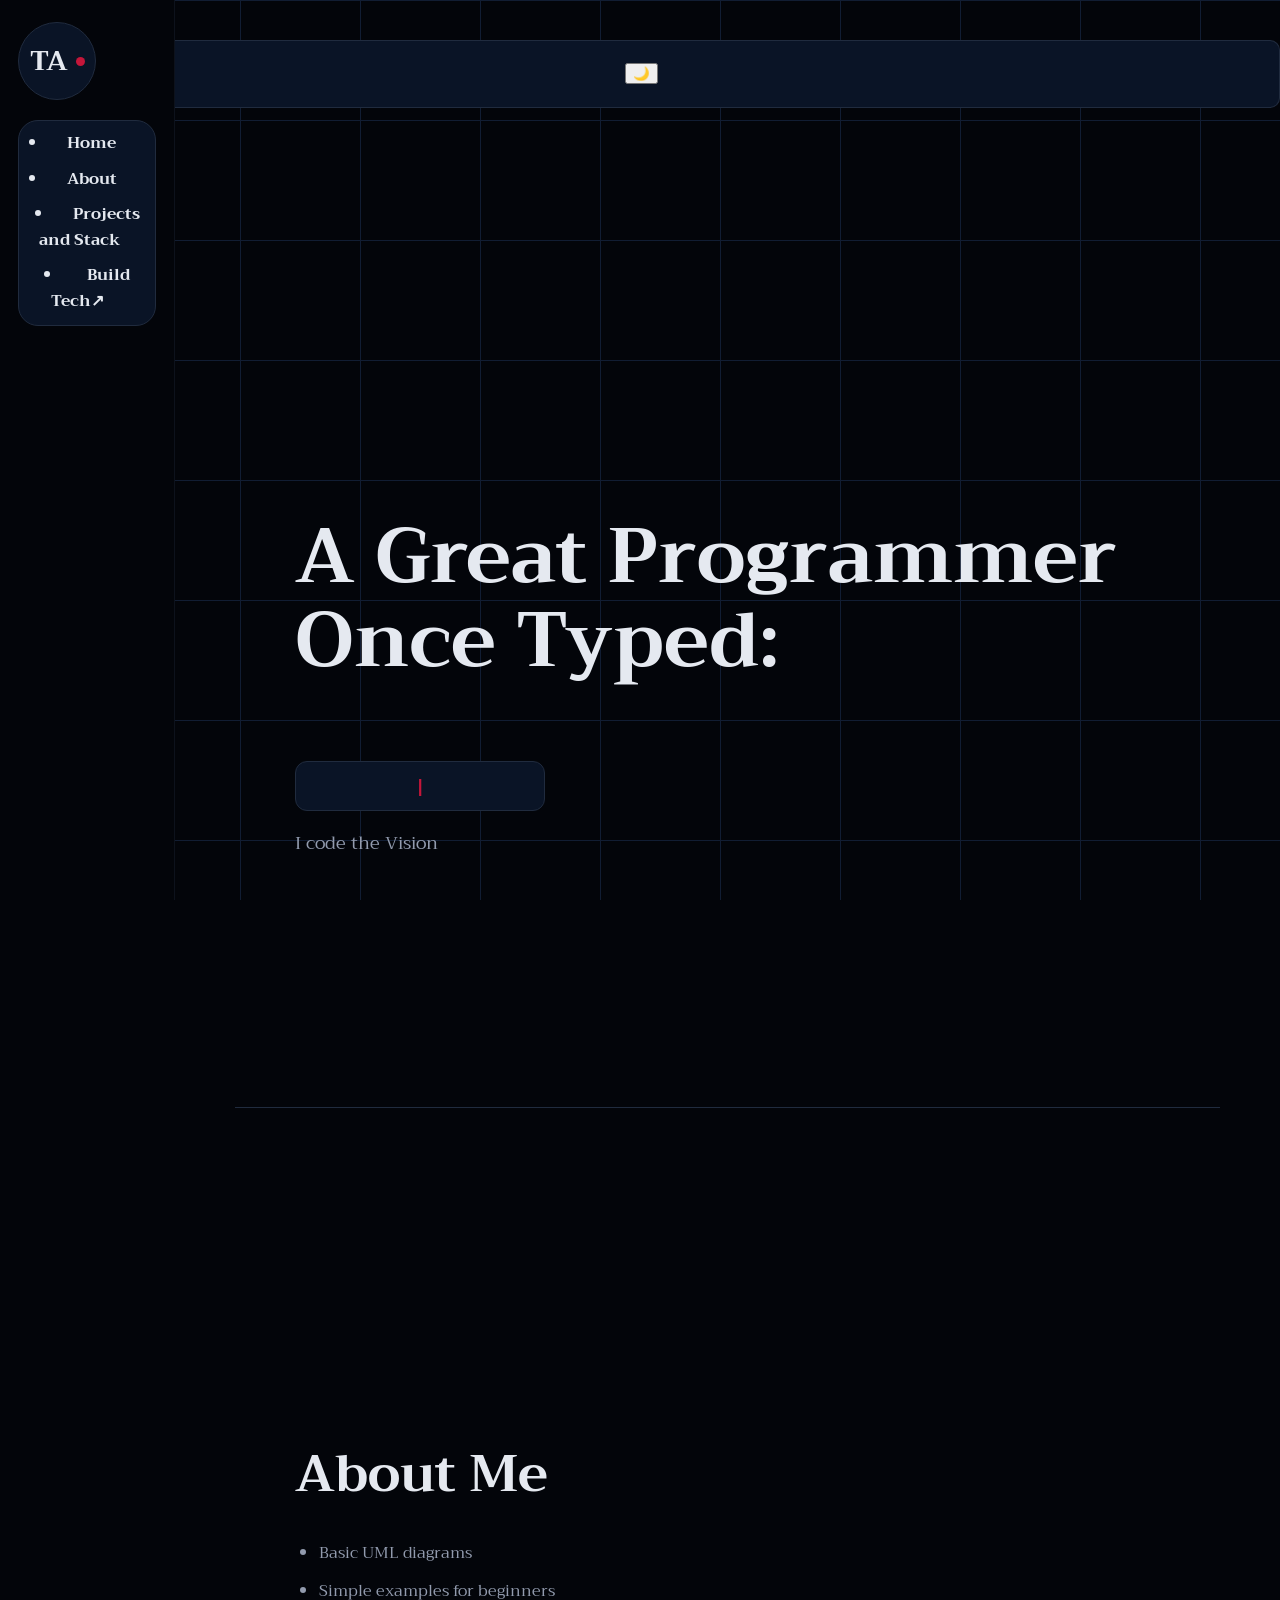
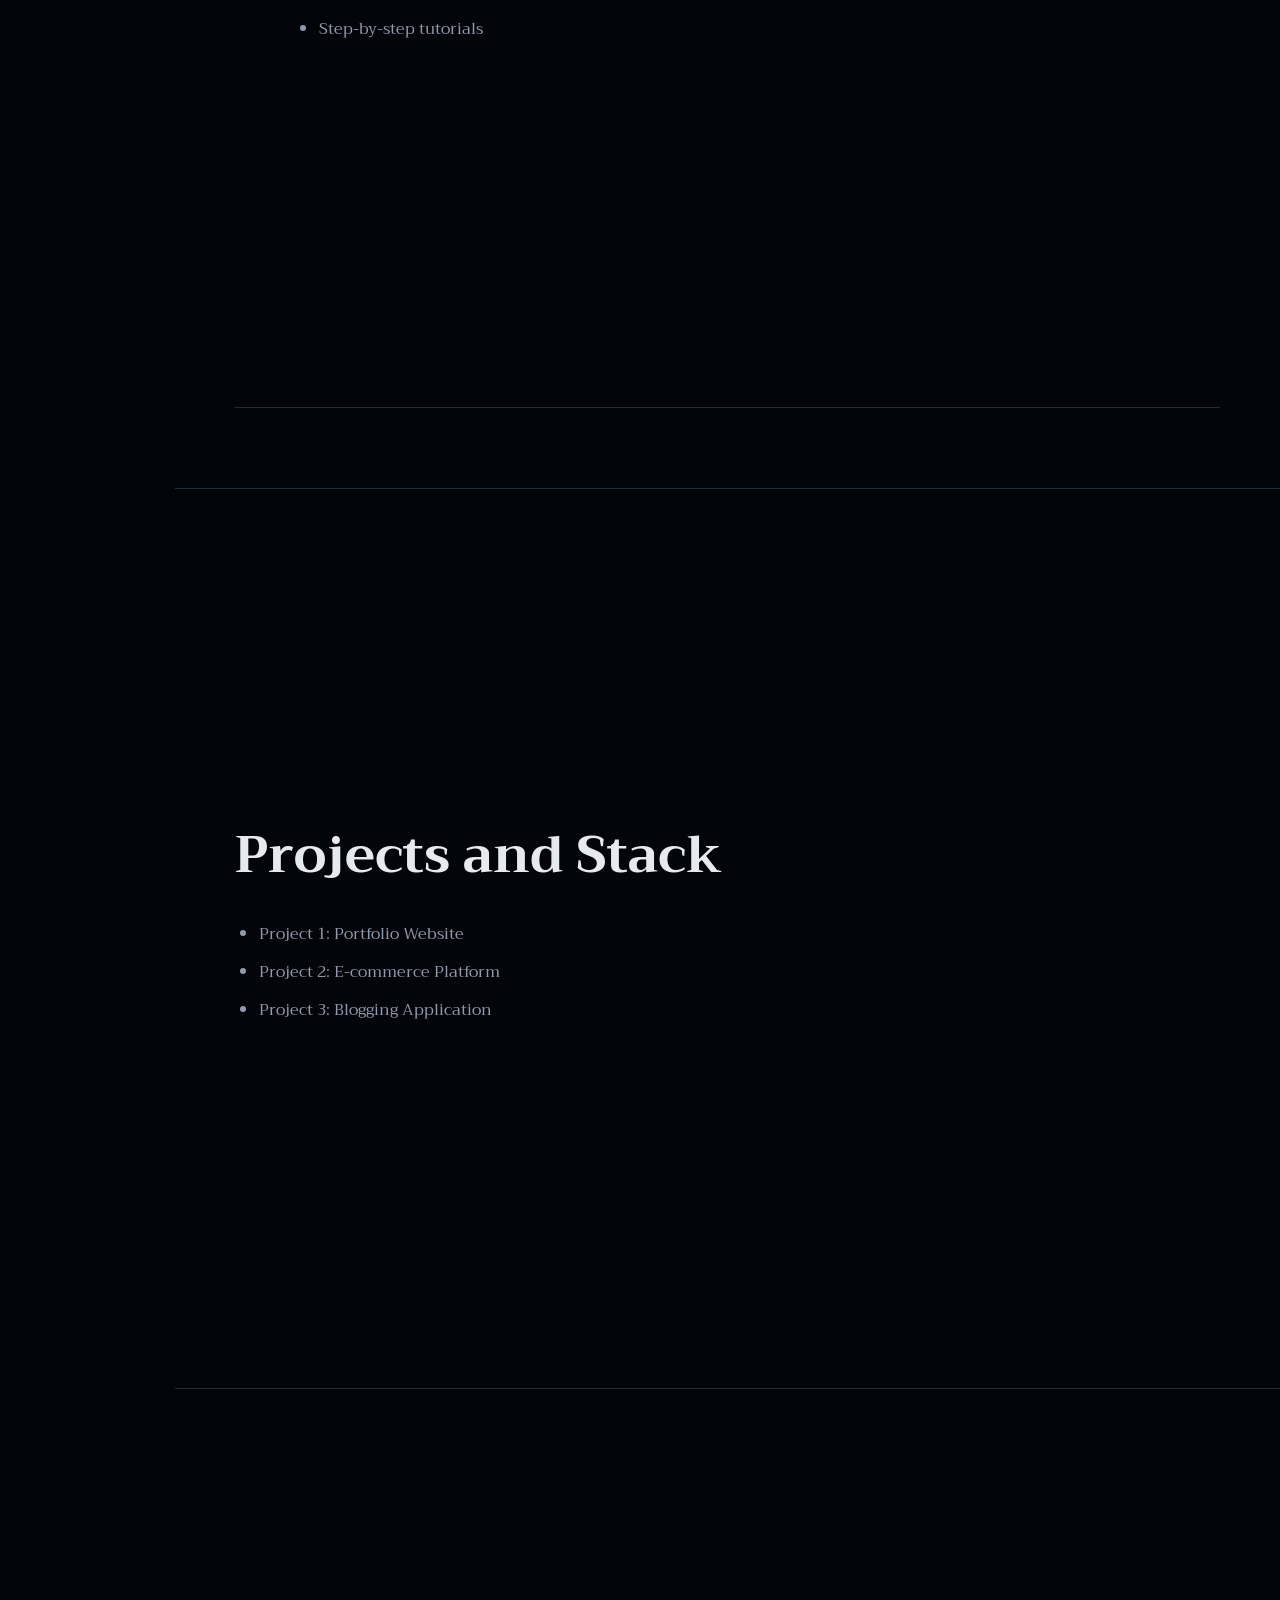
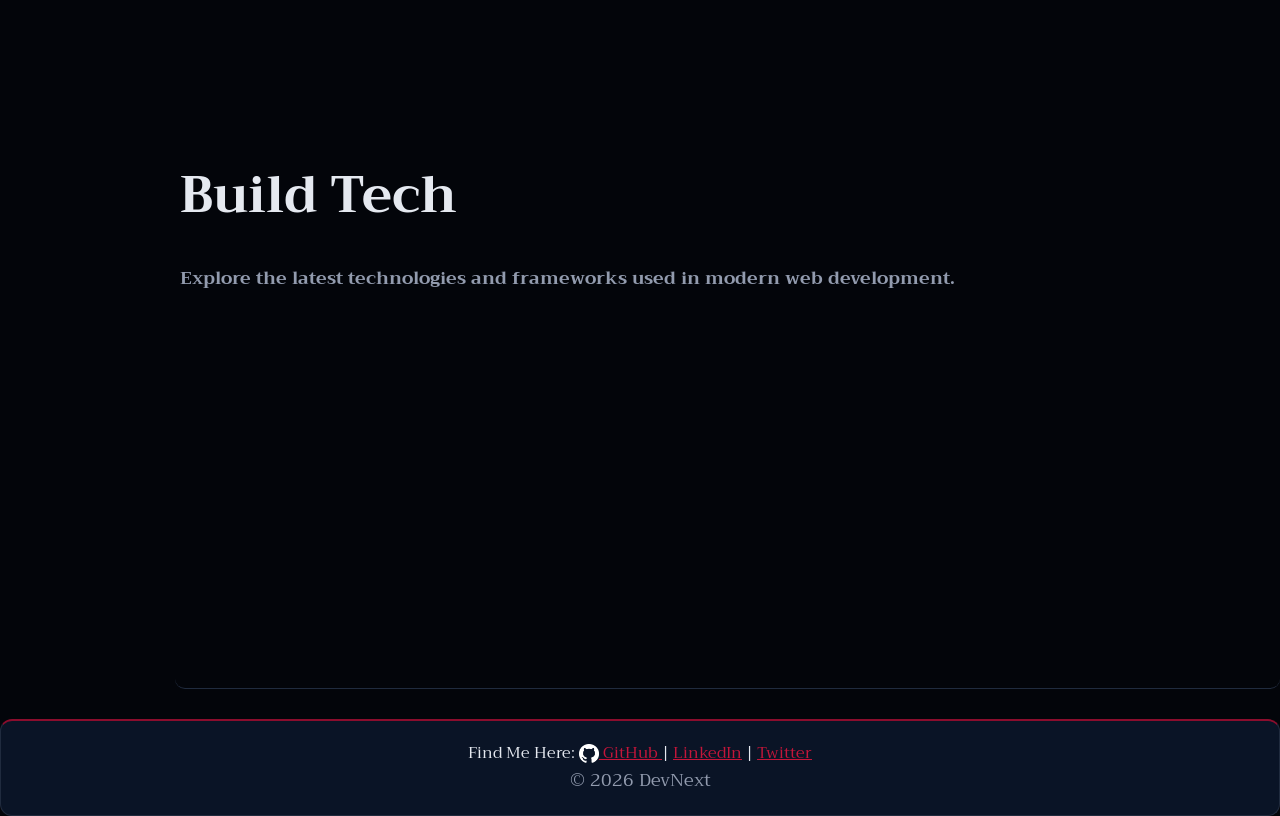
==== index.html @ d19e99b2 "width of icon" ====
<!DOCTYPE html>
<html lang="en">

<head>
  <meta charset="UTF-8">
  <title>A Portfolio</title>
  <link rel="stylesheet" href="css/style.css">
  <link rel="stylesheet" href="https://fonts.googleapis.com/css?family=Trirong">

</head>

<!-- body start here -->

<body class="home" style="font-family: 'Trirong', serif;">

  <!-- Header with responsive navigation -->
  <header>
    <aside class="sidebar">
      <a href="#home" class="logo">TA <span></span></a>
      <nav class="navigation">
        <li><a href="index.html">Home</a></li>
        <li><a href="about.html">About</a></li>
        <li><a href="projects.html">Projects and Stack</a></li>
        <li><a class="build-tech" href="buildTech.html">Build Tech<span>↗</span></a></li>
      </nav>
    </aside>

    <aside class="dark-mode-toggle">
      <button id="dark-mode-toggle" aria-label="Toggle dark mode">🌙</button>
    </aside>

  </header>

  <!-- Main content -->
  <!-- strcture: div => section -->
  <main>
    <div class="container">
      <section>
        <!-- Main content area -->
        <div class="main-content">
          <section class="intro">
            <h1>A Great Programmer Once Typed:</h1>

            <div class="visual-box">
              <p id="typing-text"></p>
            </div>

            <p> I code the Vision </p>
          </section>
        </div>

        <section class="about">
          <h2>About Me</h2>
          <ul>
            <li>Basic UML diagrams</li>
            <li>Simple examples for beginners</li>
            <li>Step-by-step tutorials</li>
          </ul>
        </section>
    </div>

    <div class="container">
      <section class="projects">
        <h2>Projects and Stack</h2>
        <ul>
          <li>Project 1: Portfolio Website</li>
          <li>Project 2: E-commerce Platform</li>
          <li>Project 3: Blogging Application</li>
        </ul>
      </section>
    </div>

    <div class="container">
      <section class="build-tech">
        <h2>Build Tech</h2>
        <p>Explore the latest technologies and frameworks used in modern web development.</p>
      </section>

  </main>

  <footer>
    <section class="footer-content">
      <p></p>
      Find Me Here: <a href="" target="_blank"><img src="icon/github-icon-white.png" alt="GitHub"
          style="width: 20px; vertical-align: middle;"> GitHub </a> | <a href="" target="_blank">LinkedIn</a> | <a
        href="" target="_blank">Twitter</a> </p>
      <p>&copy; 2026 DevNext</p>
    </section>
  </footer>

  <!-- Link to JavaScript file -->
  <script src="js/script.js"></script>
</body>

</html>
---- css/style.css ----
/* ========================
   Global Theme
   ======================== */

:root {
  --black: #03050A;
  --navy: #0A1426;
  --navy-light: #111D33;
  --crimson: #8B0D2D;
  --crimson-bright: #C4163A;
  --text-primary: #E5E9F0;
  --text-muted: #929BAE;
  --border: #202B3E;
}

/* Global transitions */
* {
  box-sizing: border-box;
}

html {
  scroll-behavior: smooth;
  scroll-padding-top: 20px;
}

body {
  font-family: Arial, sans-serif;
  background-color: var(--black);
  background-image:
    linear-gradient(to right, #111D33 1px, transparent 1px),
    linear-gradient(to bottom, #111D33 1px, transparent 1px);
  background-size: 120px 120px;
  background-position: 0 0;
  background-attachment: fixed;

  color: var(--text-primary);
  line-height: 1.6;
  margin: 0;
  padding: 0;
}

/* Smooth transitions on interactive elements */
a,
button,
.project,
.nav-link,
.logo {
  transition:
    color 0.2s ease,
    background-color 0.2s ease,
    border-color 0.2s ease,
    transform 0.2s ease,
    box-shadow 0.2s ease;
}

/* ========================
   Header
   ======================== */

header {
  color: var(--text-primary);
  padding: 20px 0;
  text-align: center;
}

header h1 {
  margin: 0;
  font-size: 2.5em;
  color: var(--text-primary);
}

/* Legacy header navigation */
header nav {
  background-color: var(--navy);
  border: 1px solid var(--border);
  border-radius: 20px;
  padding: 10px;
}

header nav a {
  color: var(--text-primary);
  text-decoration: none;
  margin: 0 15px;
  font-weight: bold;
  position: relative;
}

header nav a:hover {
  color: var(--crimson-bright);
}

/* Navigation underline animation */
header nav a::after {
  content: "";
  position: absolute;
  left: 0;
  bottom: -5px;
  width: 0;
  height: 2px;
  background-color: var(--crimson-bright);
  transition: width 0.3s ease;
}

header nav a:hover::after {
  width: 100%;
}

/* ========================
   Fixed Sidebar
   ======================== */

.sidebar {
  position: fixed;
  top: 0;
  left: 0;
  width: 175px;
  height: 100vh;
  padding: 22px 18px;
  box-sizing: border-box;
  z-index: 1000;
  background-color: var(--black);
  border-right: 1px solid rgba(32, 43, 62, 0.35);
}

/* Circular logo */
.logo {
  width: 78px;
  height: 78px;
  border: 1px solid var(--border);
  border-radius: 50%;
  display: flex;
  align-items: center;
  justify-content: center;
  gap: 8px;
  background-color: var(--navy);
  color: var(--text-primary);
  font-size: 28px;
  font-weight: bold;
  text-decoration: none;
  margin-bottom: 20px;
}

.logo:hover {
  border-color: var(--crimson);
  box-shadow: 0 0 20px rgba(139, 13, 45, 0.2);
}

.logo span {
  width: 9px;
  height: 9px;
  background-color: var(--crimson-bright);
  border-radius: 50%;
  flex-shrink: 0;
}

/* Vertical navigation */
.navigation {
  display: flex;
  flex-direction: column;
  align-items: flex-start;
  gap: 10px;
}

.nav-link {
  display: inline-block;
  width: fit-content;
  max-width: 100%;
  padding: 16px;
  border: 1px solid var(--border);
  border-radius: 30px;
  background-color: var(--navy);
  color: var(--text-muted);
  font-family: monospace;
  font-size: 13px;
  text-decoration: none;
  white-space: nowrap;
}

.nav-link:hover {
  background-color: var(--navy-light);
  border-color: var(--crimson);
  color: var(--text-primary);
  transform: translateX(3px);
}

/* Active navigation item */
.nav-link.active {
  background-color: var(--crimson);
  border-color: var(--crimson-bright);
  color: #FFFFFF;
  font-weight: bold;
}

.nav-link.active:hover {
  background-color: var(--crimson-bright);
}

/* ========================
   Optional Legacy Navigation
   ======================== */

.nav-menu {
  position: relative;
  background-color: var(--navy);
  border: 1px solid var(--border);
  border-radius: 20px;
  padding: 10px;
  text-align: center;
}

.nav-toggle {
  background: none;
  border: none;
  font-size: 28px;
  color: var(--text-primary);
  cursor: pointer;
  display: none;
}

.nav-links {
  list-style: none;
  padding: 0;
  margin: 0;
  display: flex;
  justify-content: center;
  gap: 20px;
}

.nav-links li a {
  color: var(--text-primary);
  text-decoration: none;
  font-weight: bold;
  position: relative;
  padding: 5px 0;
}

.nav-links li a:hover {
  color: var(--crimson-bright);
}

.build-tech {
  border-radius: 10px;
  color: var(--text-primary);
  font-weight: bold;
  position: relative;
  padding: 5px !important;
  background-color: transparent;
}

.build-tech:hover {
  background-color: var(--crimson);
  color: #FFFFFF !important;
}

/* ========================
   Main Scrollytelling Layout
   ======================== */

main {
  margin-left: 175px;
  padding: 0;
  max-width: none;
  display: block;
}

main h1 {
  color: var(--text-primary);
  font-size: clamp(2.5rem, 6vw, 5rem);
  line-height: 1.1;
}

main section {
  min-height: 100vh;
  margin: 0;
  padding: 80px 60px;
  border-radius: 0;
  border-bottom: 1px solid var(--border);
  background-color: transparent;

  display: flex;
  flex-direction: column;
  justify-content: center;
}

/* Avoid card-like movement on full-page chapters */
section:hover {
  transform: none;
  box-shadow: none;
}

section h2 {
  color: var(--text-primary);
  font-size: clamp(2rem, 4vw, 3.5rem);
  line-height: 1.2;
  margin-top: 0;
  margin-bottom: 20px;
}

section h3 {
  color: var(--text-primary);
  margin-top: 0;
}

/* Inner content wrapper, if used in HTML */
.chapter-content {
  width: 100%;
  max-width: 900px;
}

/* Small chapter label */
.eyebrow {
  color: var(--crimson-bright);
  font-family: monospace;
  font-size: 12px;
  font-weight: bold;
  letter-spacing: 3px;
  text-transform: uppercase;
}

/* ========================
   Paragraphs and Links
   ======================== */

p {
  color: var(--text-muted);
  font-size: 18px;
}

a {
  color: var(--crimson-bright);
}

a:hover {
  color: #F04464;
}

/* ========================
   Projects and Cards
   ======================== */

.project {
  background-color: var(--navy);
  border: 1px solid var(--border);
  border-radius: 12px;
  padding: 24px;
  margin: 16px 0;
}

.project:hover {
  background-color: var(--navy-light);
  border-color: var(--crimson);
  box-shadow: 0 8px 24px rgba(0, 0, 0, 0.25);
  transform: translateY(-3px);
}

.project h3 {
  color: var(--text-primary);
}

.project p {
  font-size: 16px;
}

/* Lists */
section ul {
  color: var(--text-muted);
  padding-left: 24px;
}

section li {
  margin-bottom: 12px;
}

/* ========================
   Aside
   ======================== */

aside:not(.sidebar) {
  background-color: var(--navy);
  border: 1px solid var(--border);
  border-left: 4px solid var(--crimson);
  border-radius: 10px;
  padding: 20px;
  margin-top: 20px;
}

aside h3 {
  margin-top: 0;
  font-size: 1.1em;
  color: var(--text-primary);
}

/* ========================
   Separator
   ======================== */

hr {
  border: none;
  border-top: 1px solid var(--border);
  margin: 30px 0;
}

/* ========================
   Features
   ======================== */

.feature ul {
  list-style-type: square;
  padding-left: 20px;
}

.feature li::marker {
  color: var(--crimson-bright);
}

/* ========================
   Typing Animation
   ======================== */

.visual-box {
  width: 250px;
  min-height: 50px;
  background-color: var(--navy);
  border: 1px solid var(--border);
  border-radius: 12px;
  padding: 10px;
  display: flex;
  justify-content: center;
  align-items: center;
}

#typing-text {
  color: var(--text-primary);
  font-size: 18px;
  font-weight: bold;
  margin: 0;
}

#typing-text::after {
  content: "|";
  color: var(--crimson-bright);
  animation: blink 0.7s infinite;
}

@keyframes blink {
  50% {
    opacity: 0;
  }
}

/* ========================
   Footer
   ======================== */

footer {
  background-color: var(--navy);
  color: var(--text-primary);
  text-align: center;
  border: 1px solid var(--border);
  border-top: 2px solid var(--crimson);
  border-radius: 12px;
  padding: 20px;
  margin-top: 30px;
}

footer p {
  margin: 0;
}

/* ========================
   Responsive Layout
   ======================== */

@media (max-width: 900px) {
  main section {
    padding: 60px 35px;
  }
}

@media (max-width: 600px) {
  .sidebar {
    width: 100%;
    height: auto;
    padding: 10px 12px;
    background-color: var(--black);
    border-right: none;
    border-bottom: 1px solid var(--border);
  }

  .logo {
    width: 46px;
    height: 46px;
    font-size: 18px;
    gap: 5px;
    margin-bottom: 10px;
  }

  .logo span {
    width: 7px;
    height: 7px;
  }

  .navigation {
    flex-direction: row;
    align-items: center;
    gap: 8px;
    overflow-x: auto;
    padding-bottom: 5px;
  }

  .nav-link {
    padding: 10px 13px;
    font-size: 12px;
  }

  main {
    margin-left: 0;
    padding-top: 125px;
  }

  main section {
    min-height: 85vh;
    padding: 45px 24px;
  }

  main h1 {
    font-size: clamp(2.5rem, 10vw, 4rem);
  }

  section h2 {
    font-size: clamp(2rem, 8vw, 3rem);
  }

  p {
    font-size: 16px;
  }

  .visual-box {
    max-width: 100%;
  }

  /* Legacy mobile navigation */
  .nav-toggle {
    display: inline-block;
  }

  .nav-links {
    flex-direction: column;
    display: none;
  }

  .nav-links.show {
    display: flex;
  }
}

/* ========================
   Reduced Motion Accessibility
   ======================== */

@media (prefers-reduced-motion: reduce) {
  html {
    scroll-behavior: auto;
  }

  *,
  *::before,
  *::after {
    animation-duration: 0.01ms !important;
    animation-iteration-count: 1 !important;
    transition-duration: 0.01ms !important;
  }
}
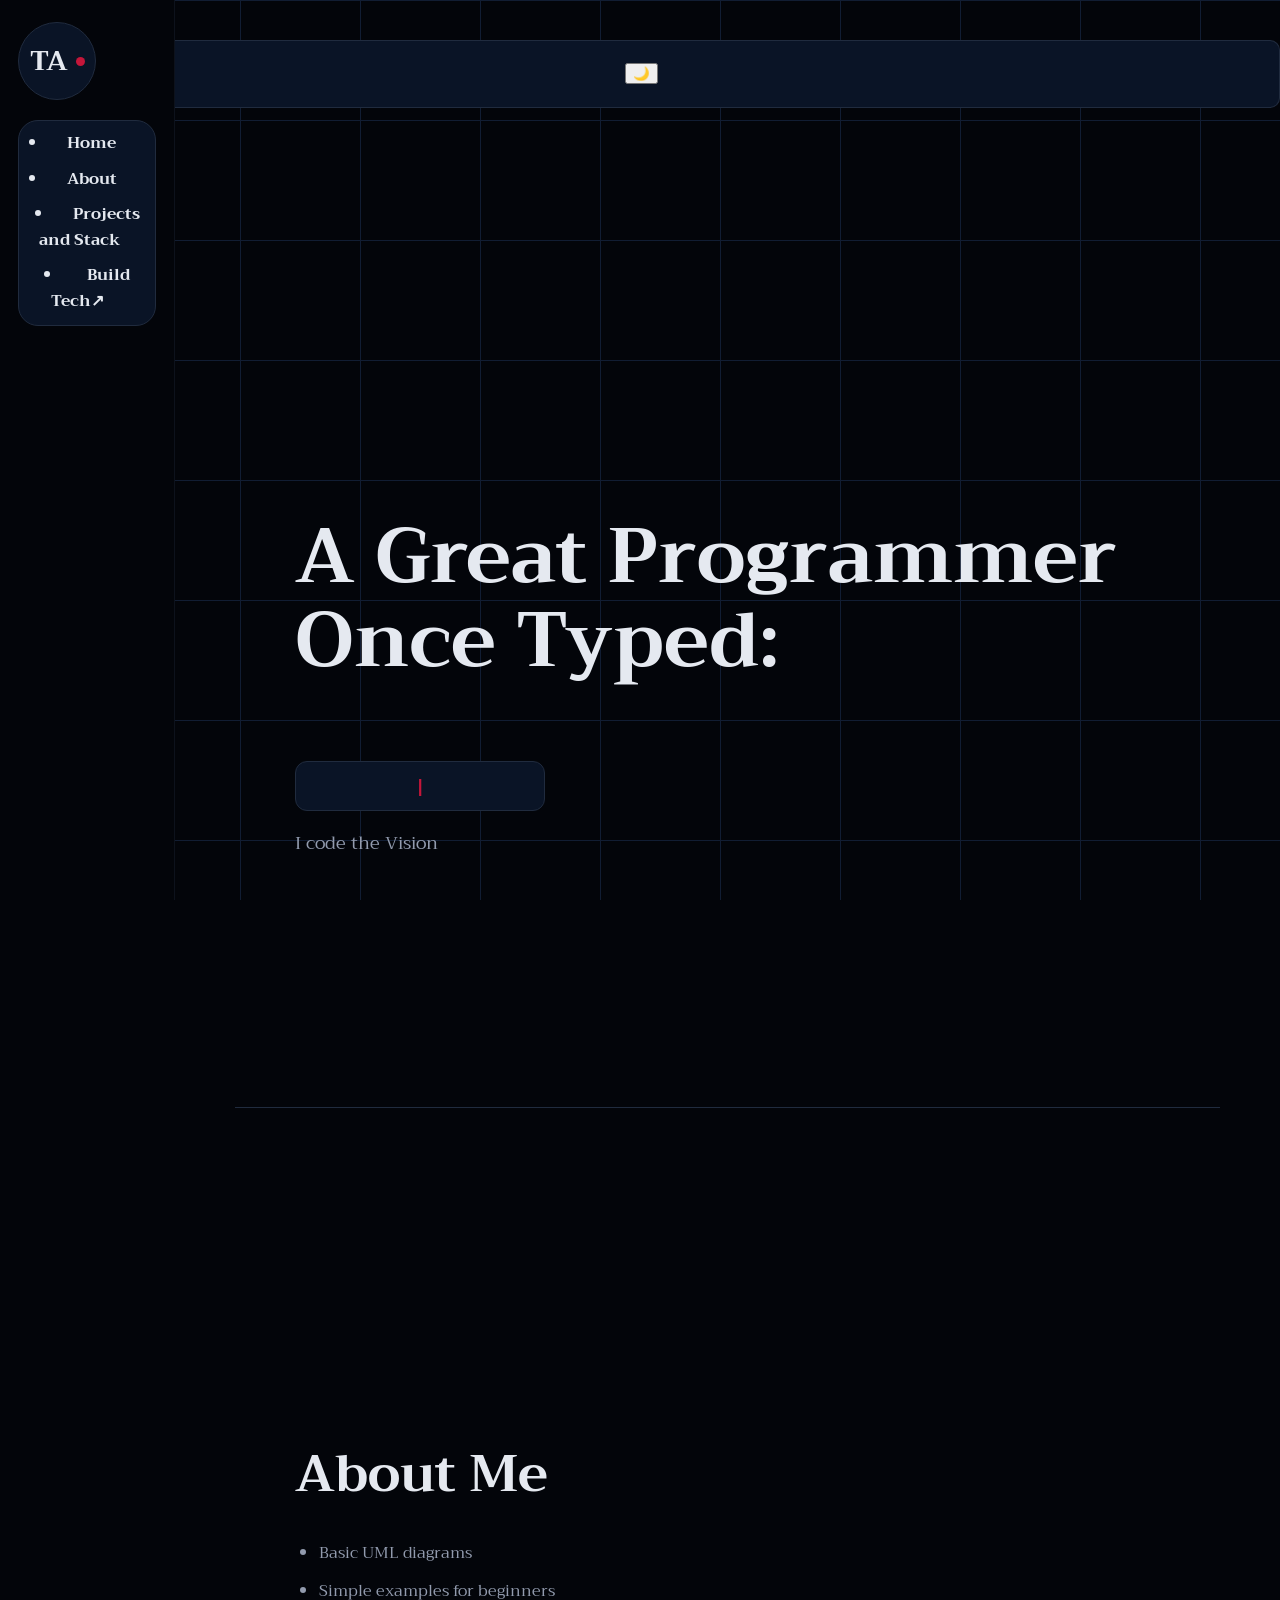
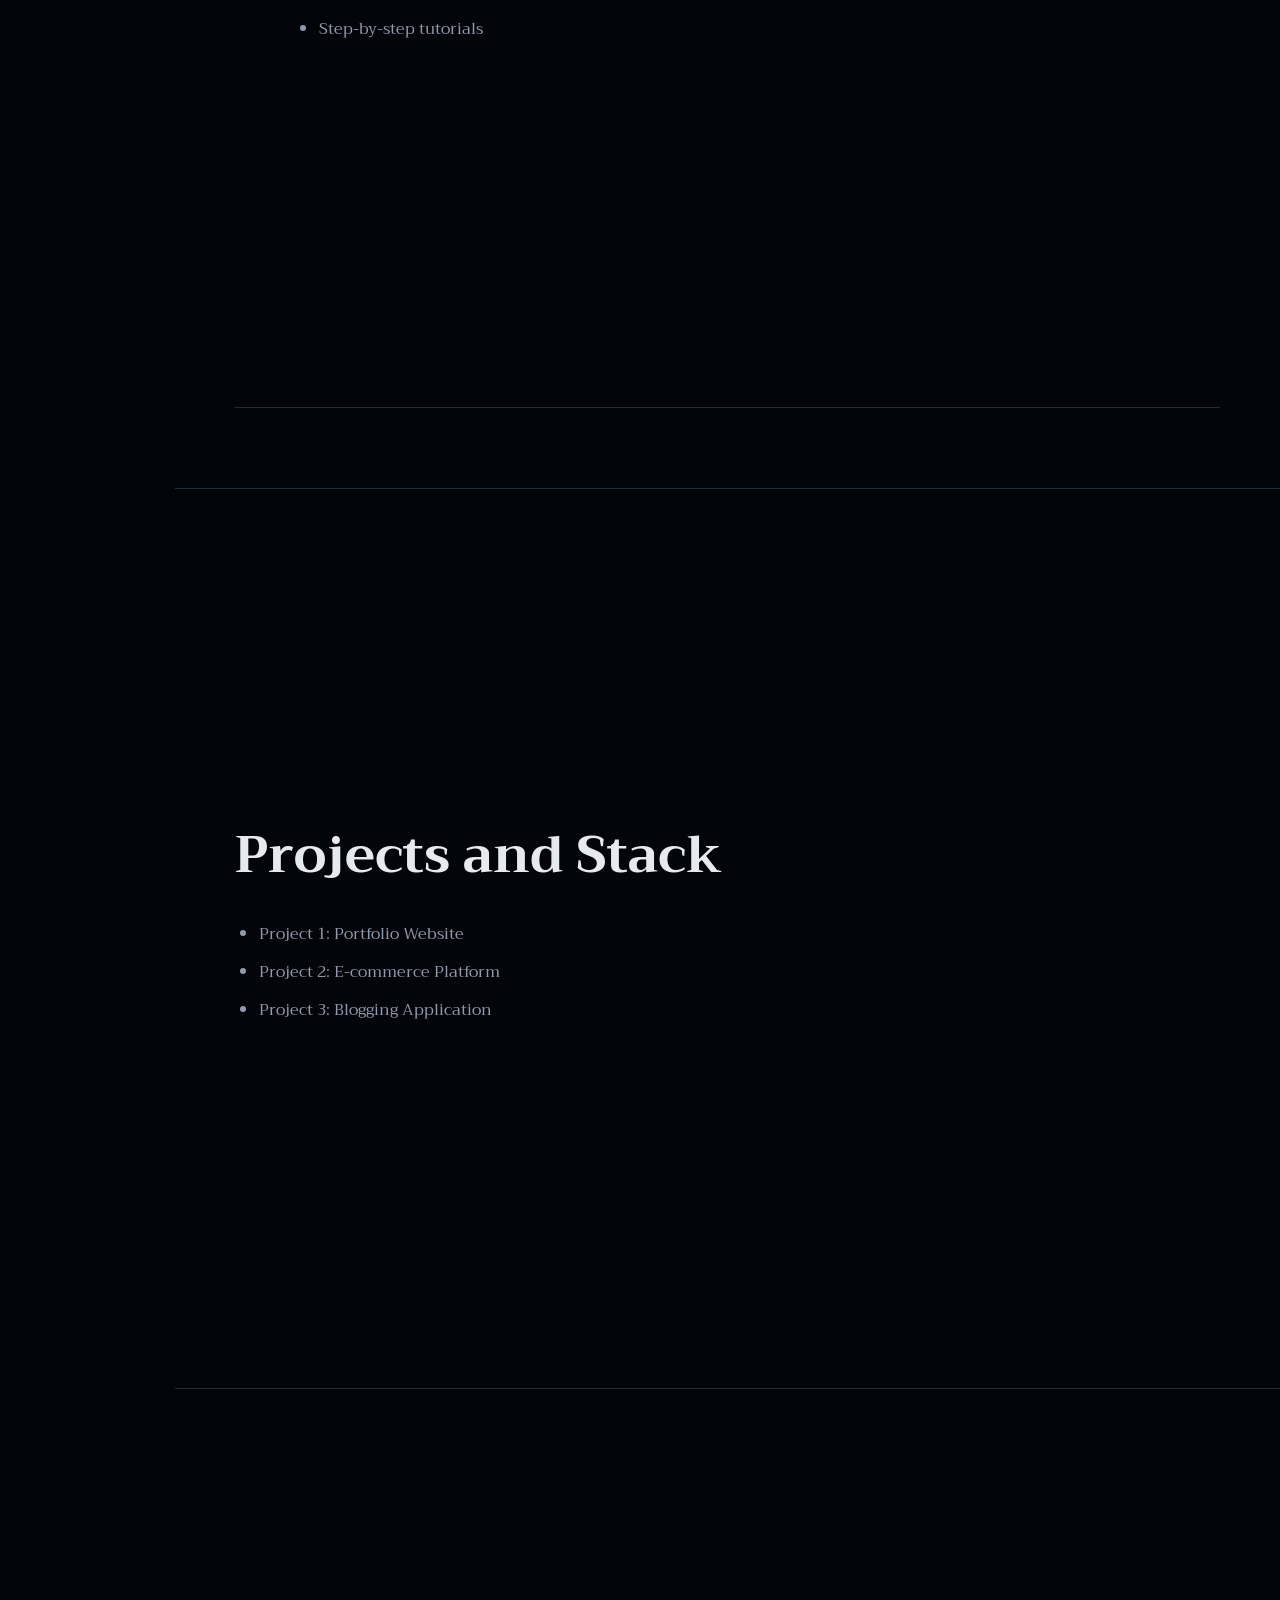
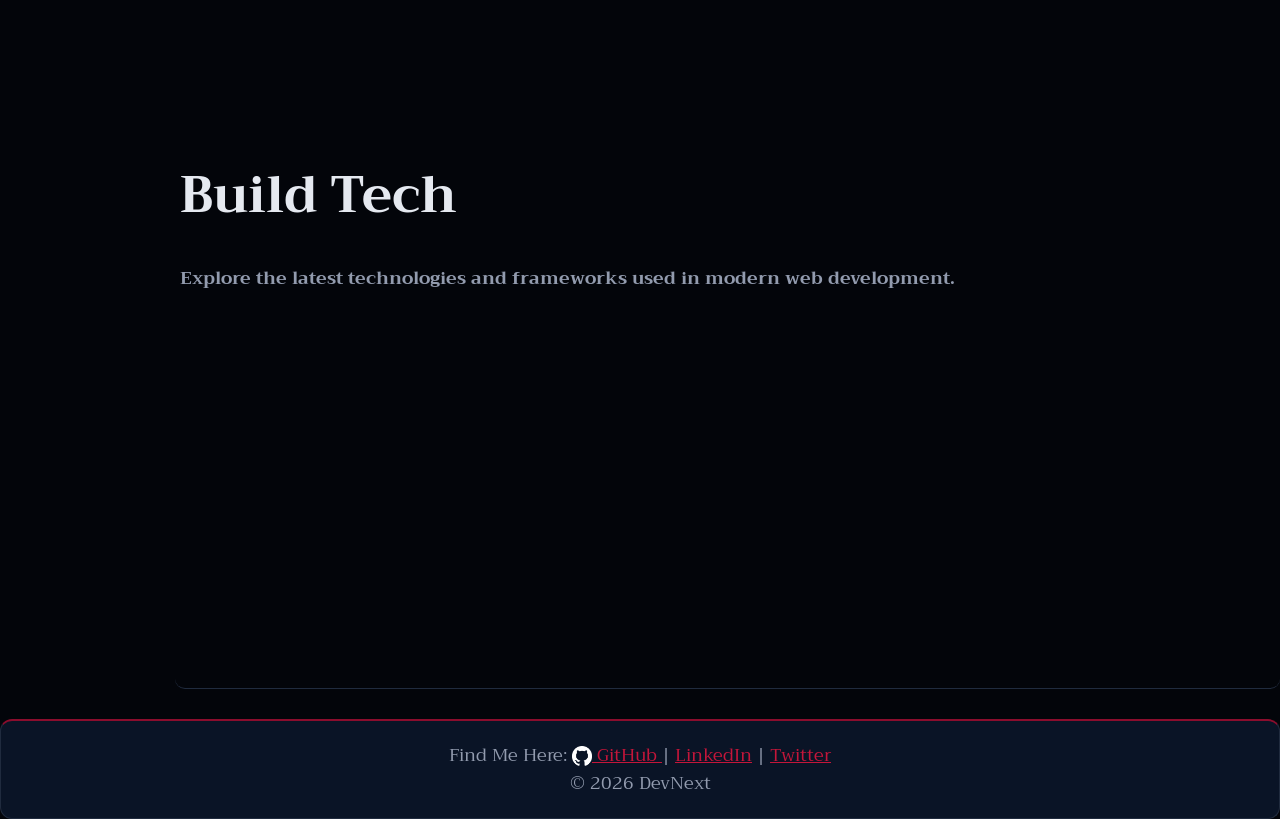
==== commit 915684c7: "footer" ====
--- a/index.html
+++ b/index.html
@@ -80,10 +80,9 @@
 
   <footer>
     <section class="footer-content">
-      <p></p>
-      Find Me Here: <a href="" target="_blank"><img src="icon/github-icon-white.png" alt="GitHub"
-          style="width: 20px; vertical-align: middle;"> GitHub </a> | <a href="" target="_blank">LinkedIn</a> | <a
-        href="" target="_blank">Twitter</a> </p>
+      <p>Find Me Here: <a href="" target="_blank"><img src="icon/github-icon-white.png" alt="GitHub"
+            style="width: 20px; vertical-align: middle;"> GitHub </a> | <a href="" target="_blank">LinkedIn</a> | <a
+          href="" target="_blank">Twitter</a> </p>
       <p>&copy; 2026 DevNext</p>
     </section>
   </footer>
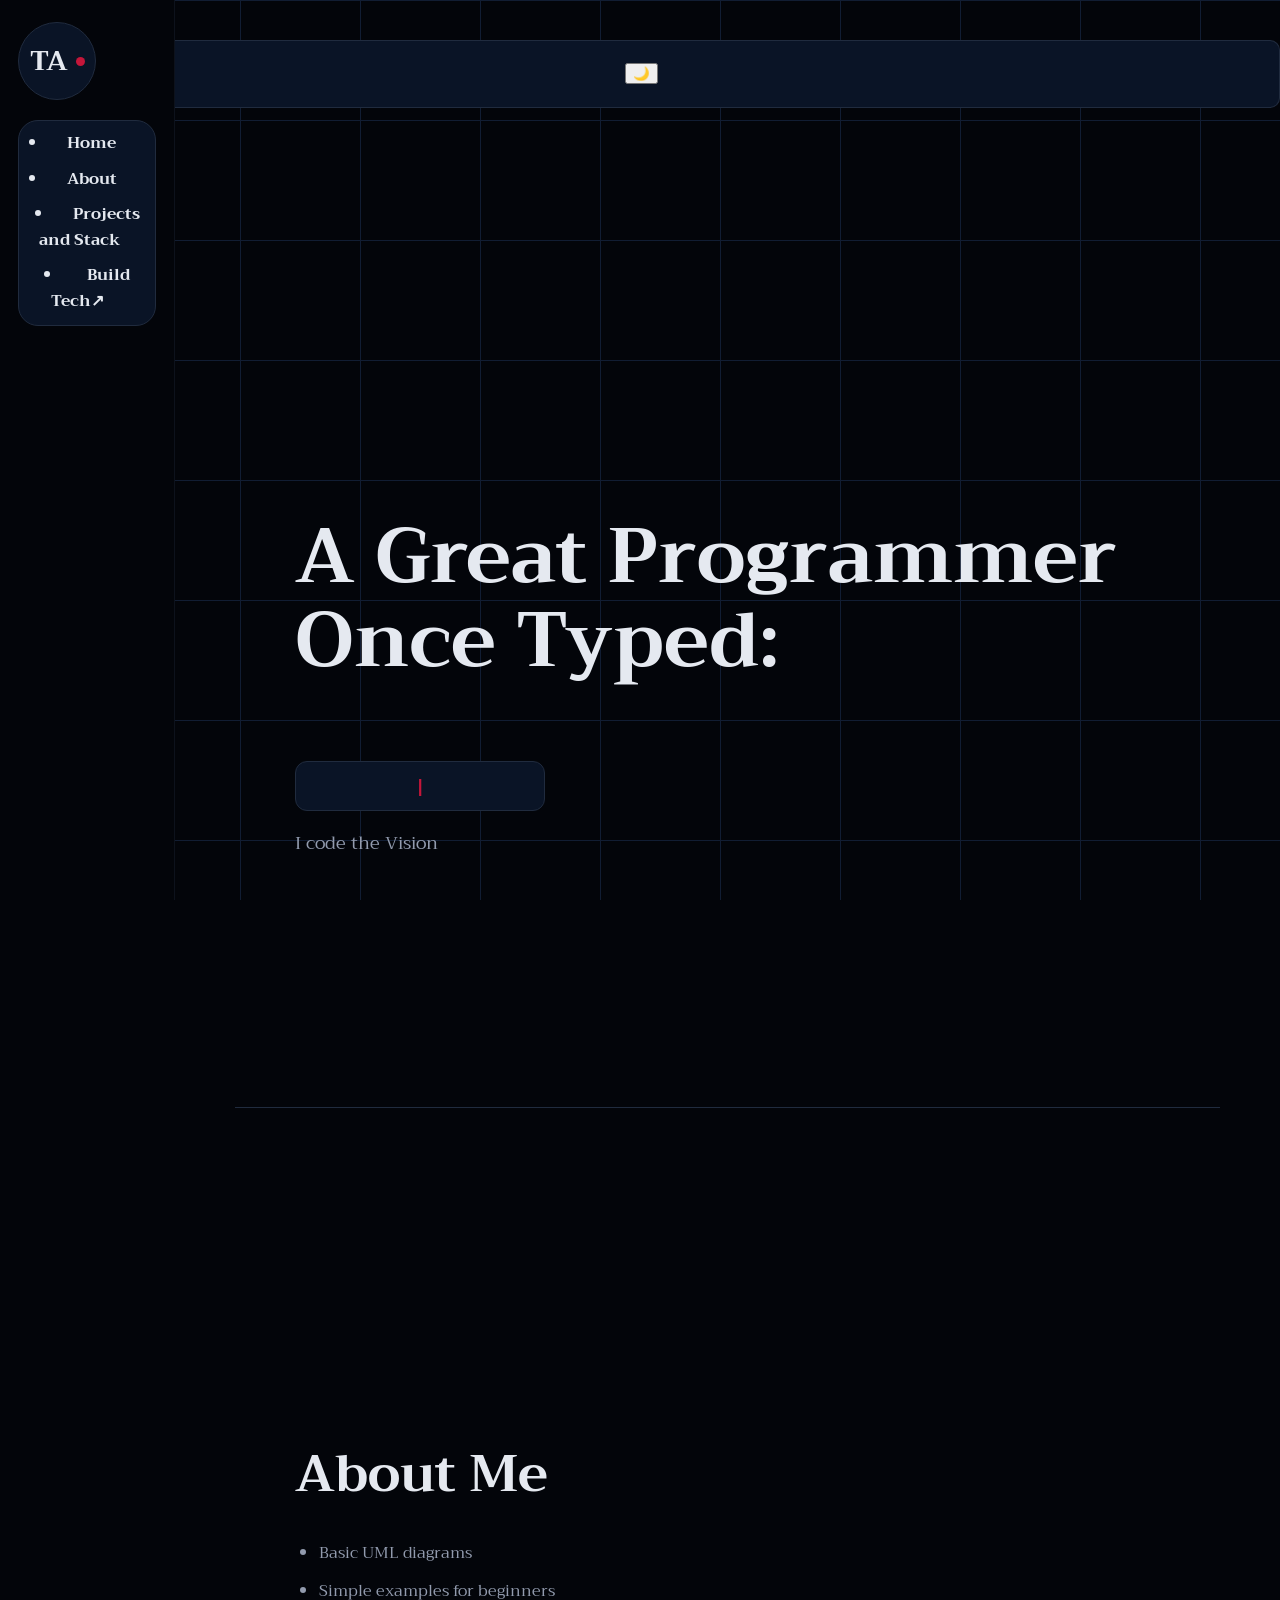
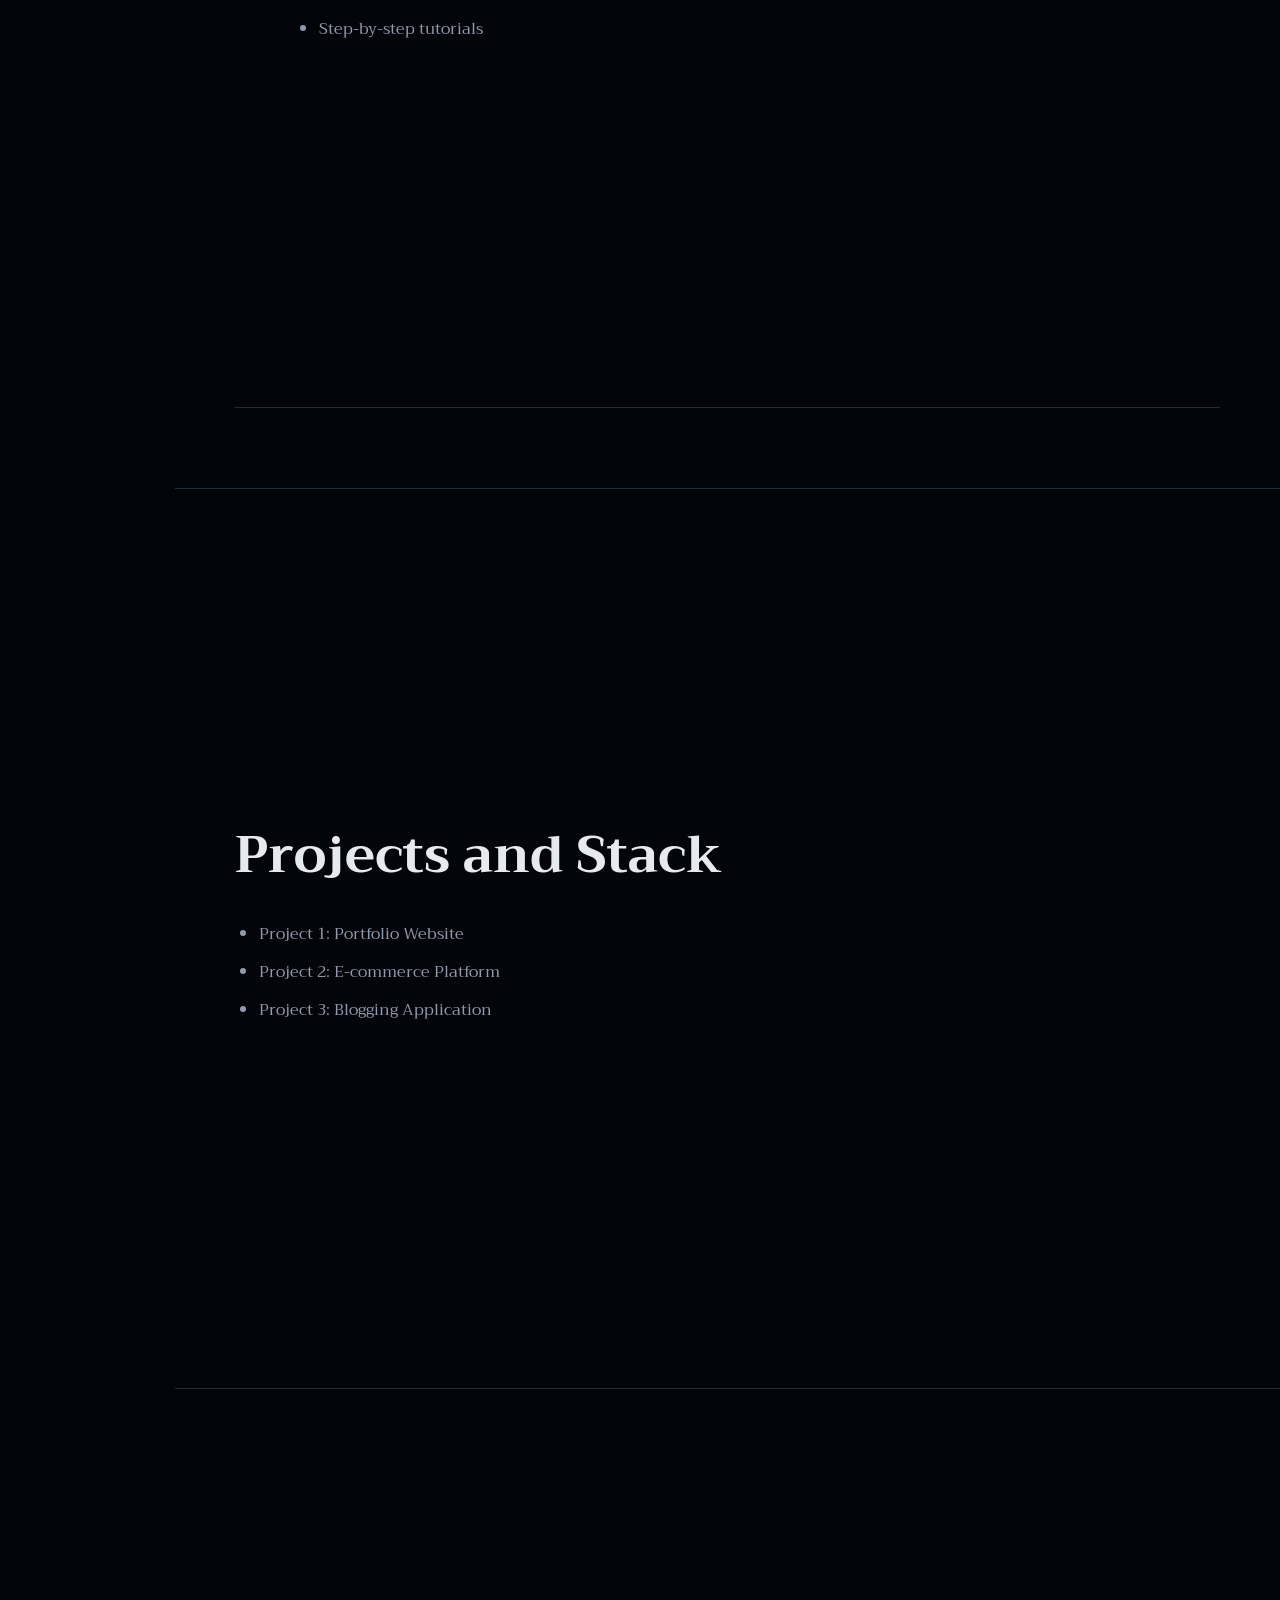
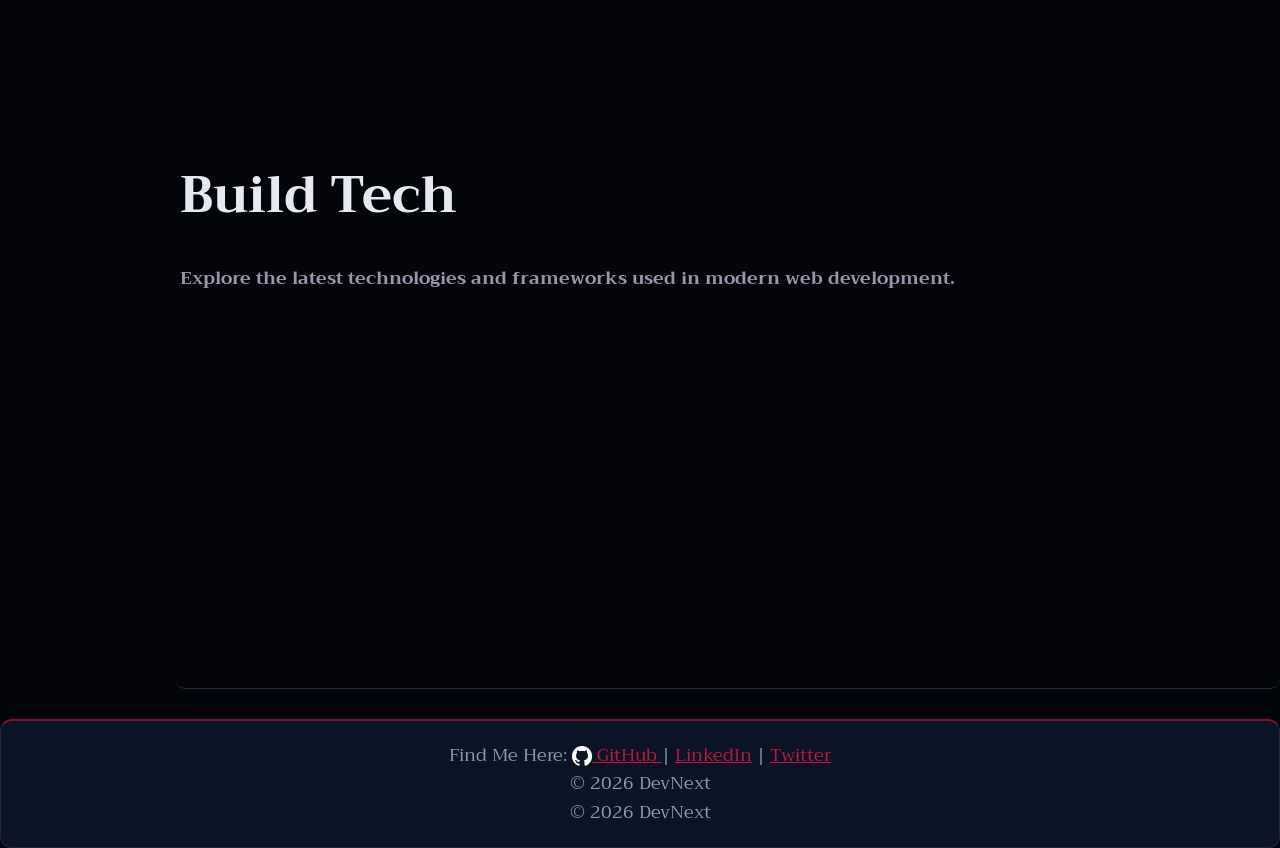
==== commit 6ce0b099: "footer" ====
--- a/index.html
+++ b/index.html
@@ -80,9 +80,14 @@
 
   <footer>
     <section class="footer-content">
-      <p>Find Me Here: <a href="" target="_blank"><img src="icon/github-icon-white.png" alt="GitHub"
-            style="width: 20px; vertical-align: middle;"> GitHub </a> | <a href="" target="_blank">LinkedIn</a> | <a
-          href="" target="_blank">Twitter</a> </p>
+      <div>
+        <p>Find Me Here: <a href="" target="_blank"><img src="icon/github-icon-white.png" alt="GitHub"
+              style="width: 20px; vertical-align: middle;"> GitHub </a> | <a href="" target="_blank">LinkedIn</a> | <a
+            href="" target="_blank">Twitter</a> </p>
+      </div>
+      <div>
+        <p>&copy; 2026 DevNext</p>
+      </div>
       <p>&copy; 2026 DevNext</p>
     </section>
   </footer>
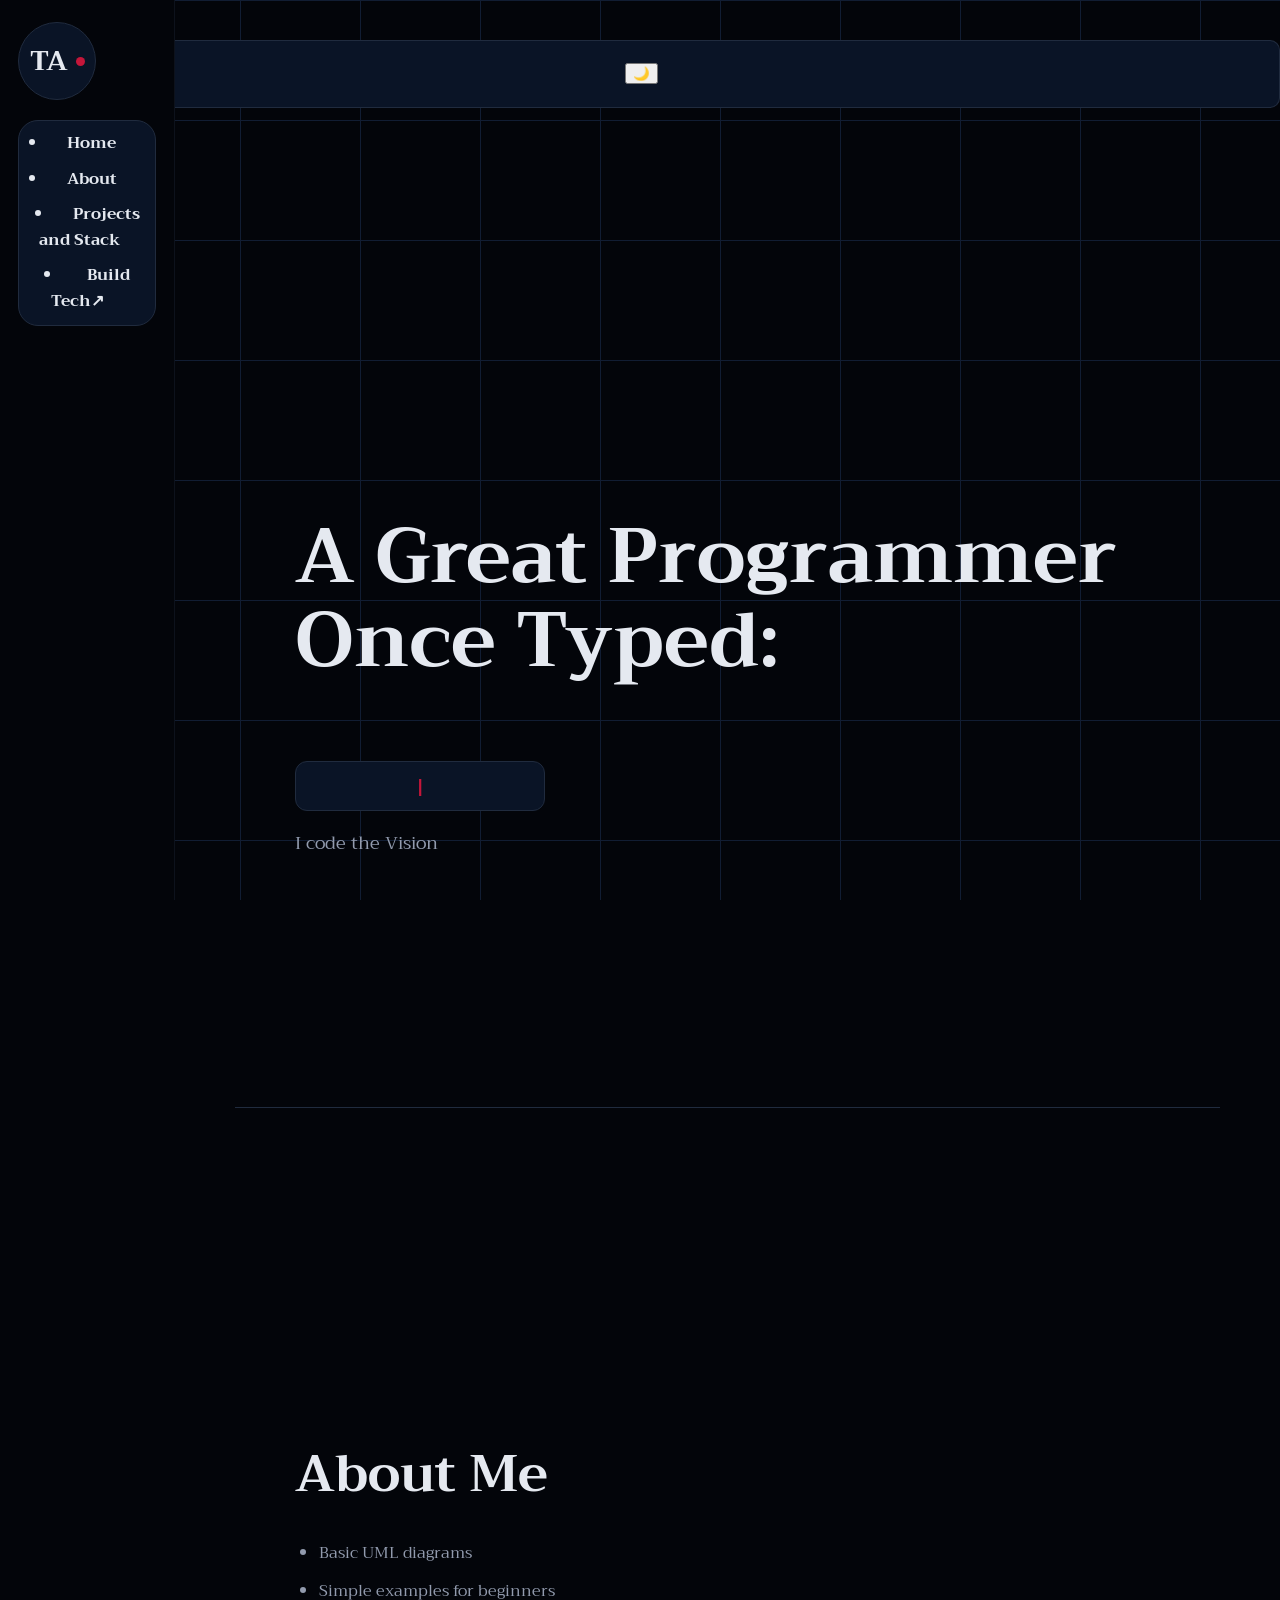
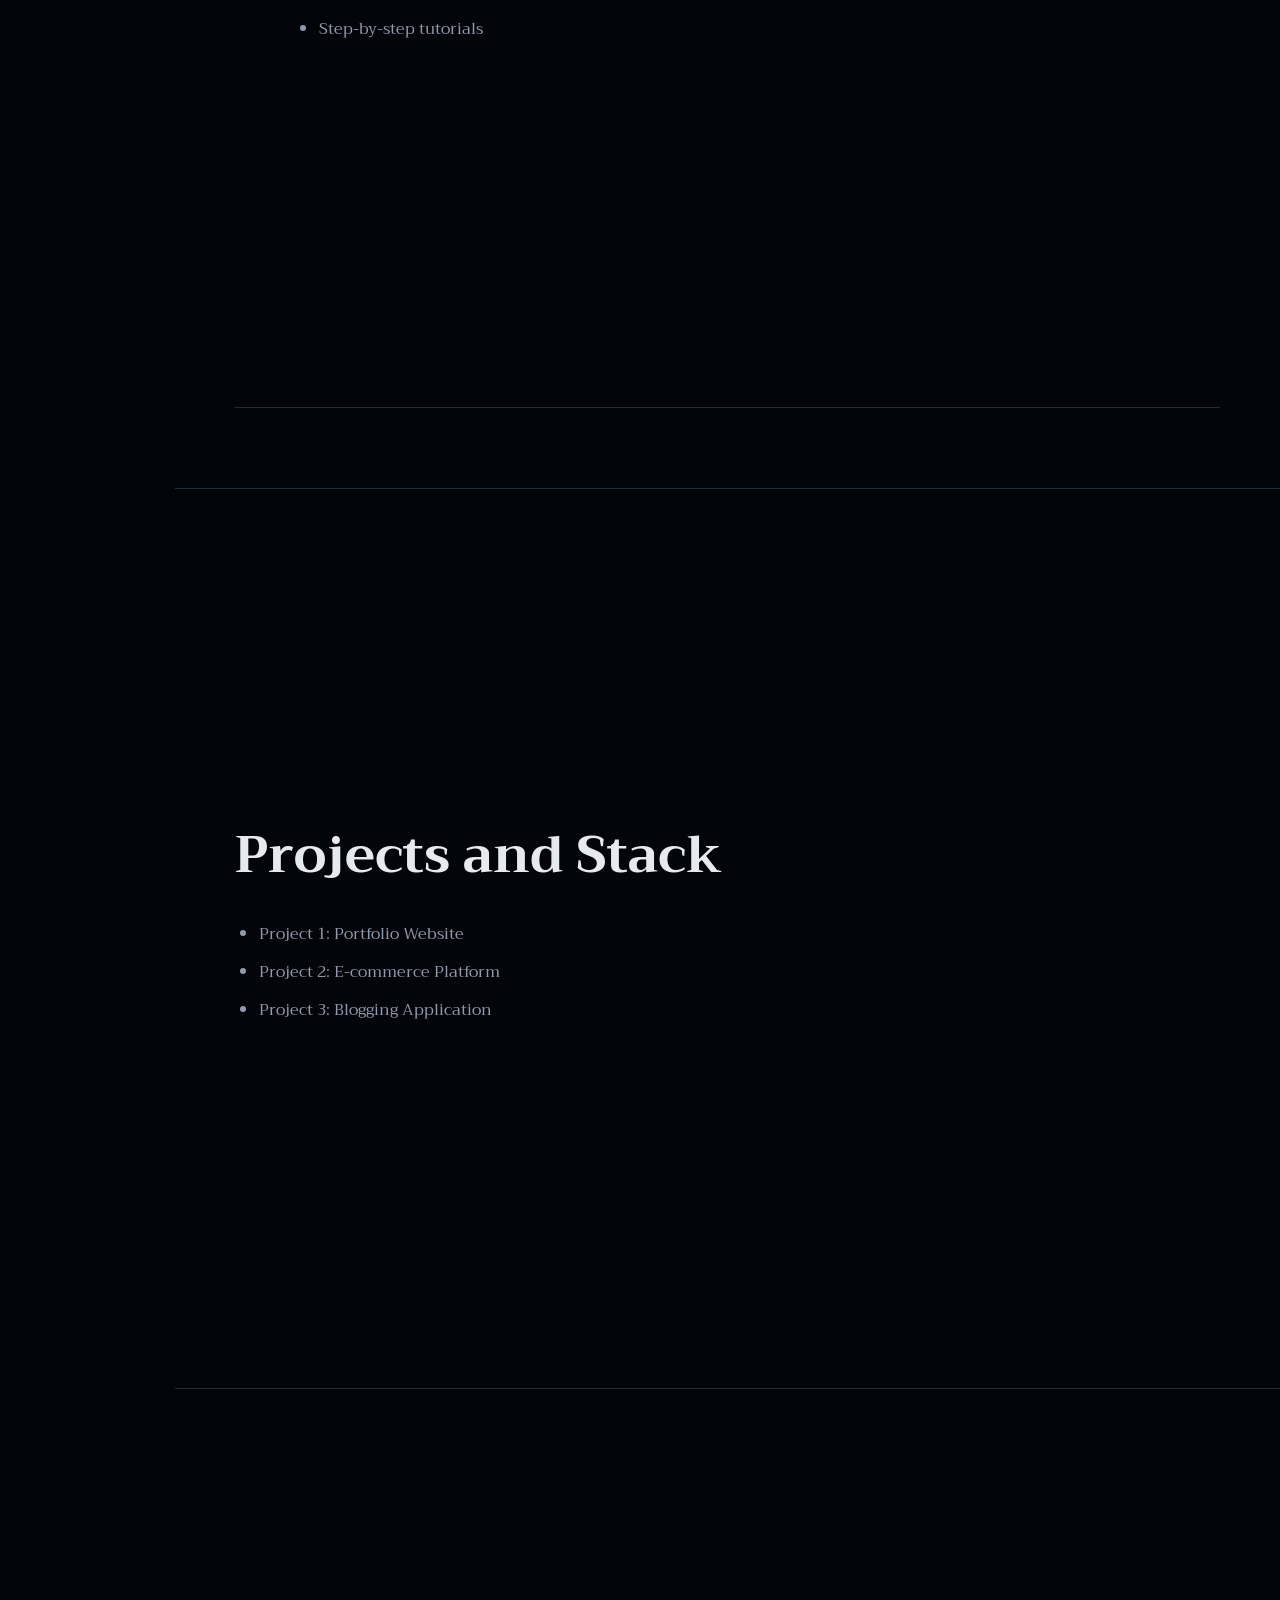
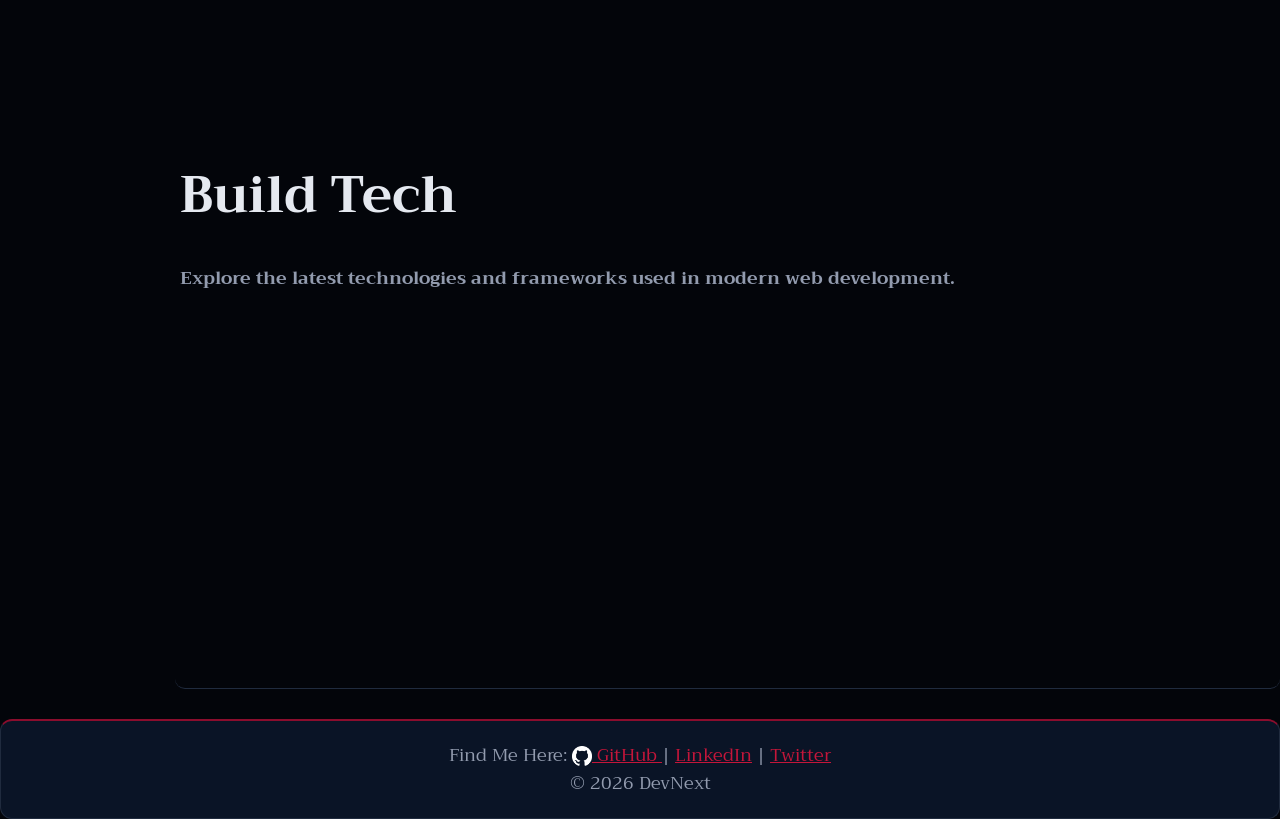
==== commit 263564e2: "footer" ====
--- a/index.html
+++ b/index.html
@@ -85,10 +85,11 @@
               style="width: 20px; vertical-align: middle;"> GitHub </a> | <a href="" target="_blank">LinkedIn</a> | <a
             href="" target="_blank">Twitter</a> </p>
       </div>
+    </section>
+    <section>
       <div>
         <p>&copy; 2026 DevNext</p>
       </div>
-      <p>&copy; 2026 DevNext</p>
     </section>
   </footer>
 
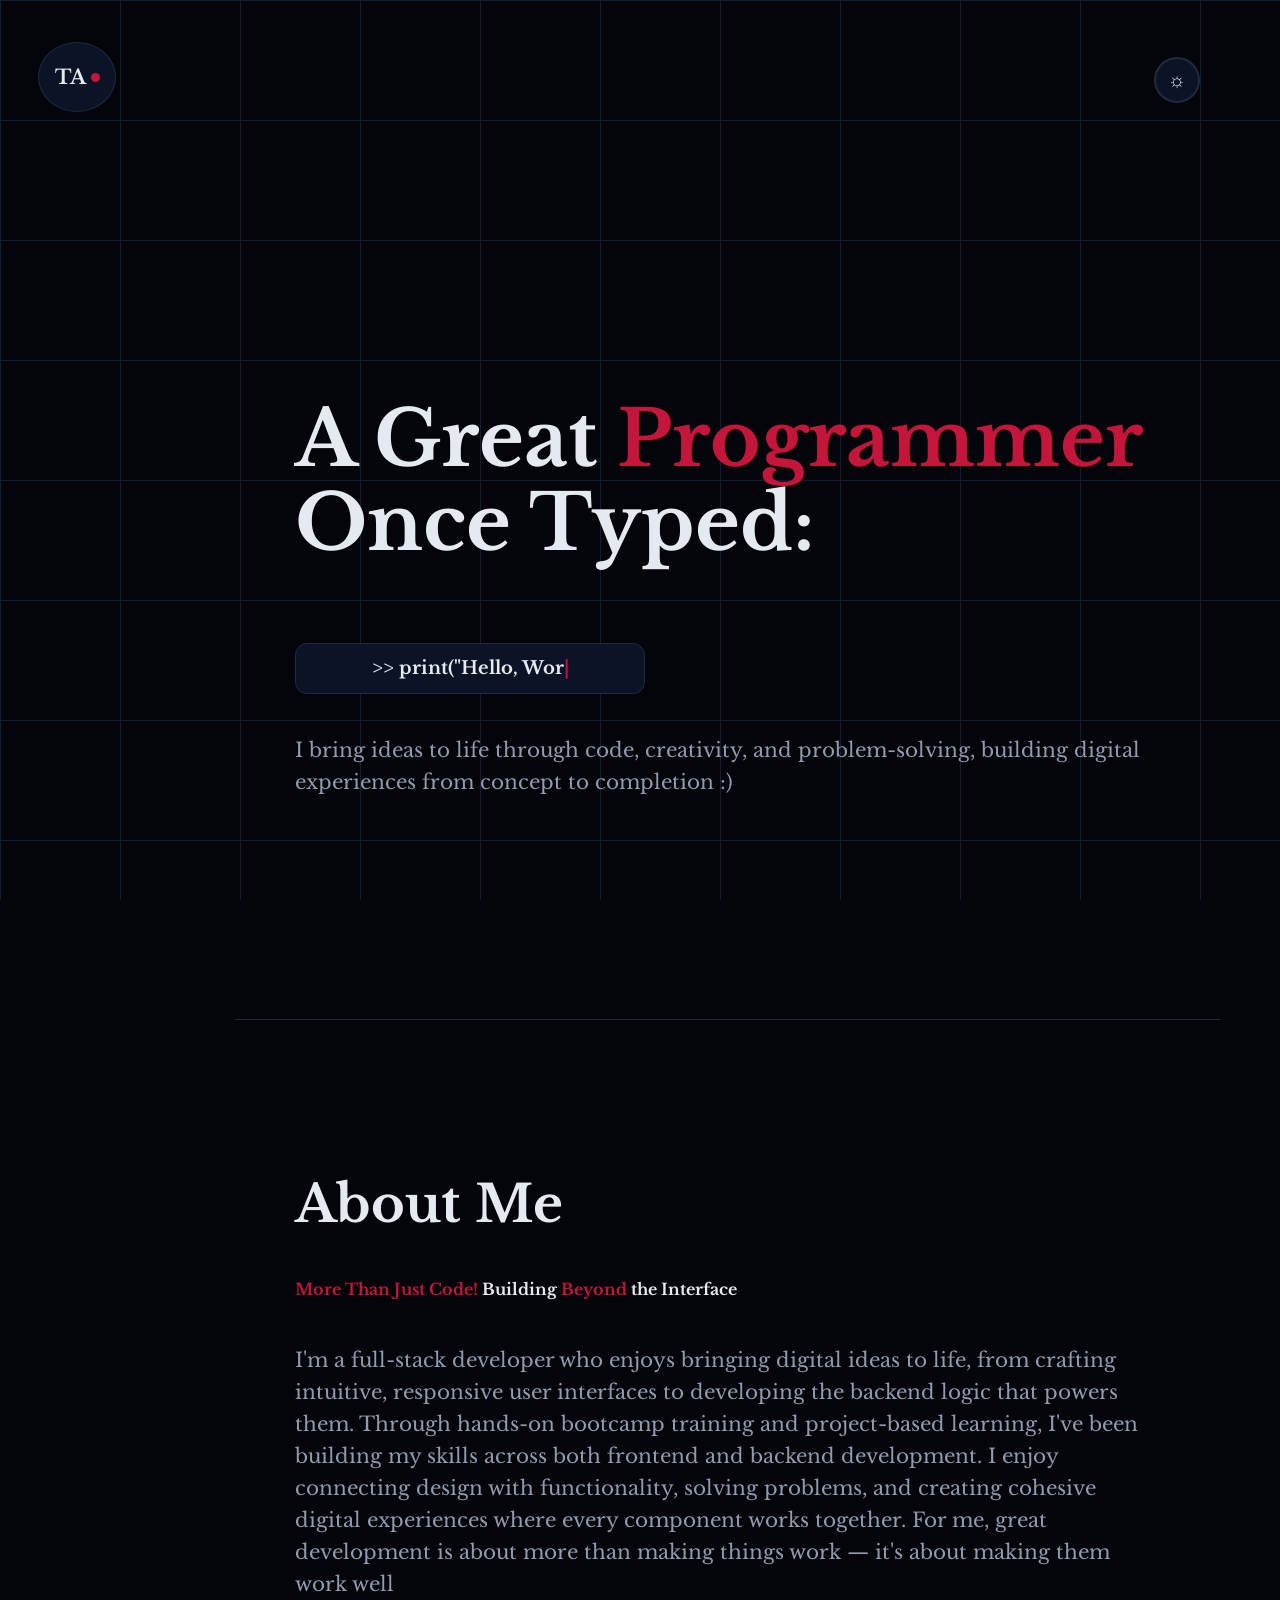
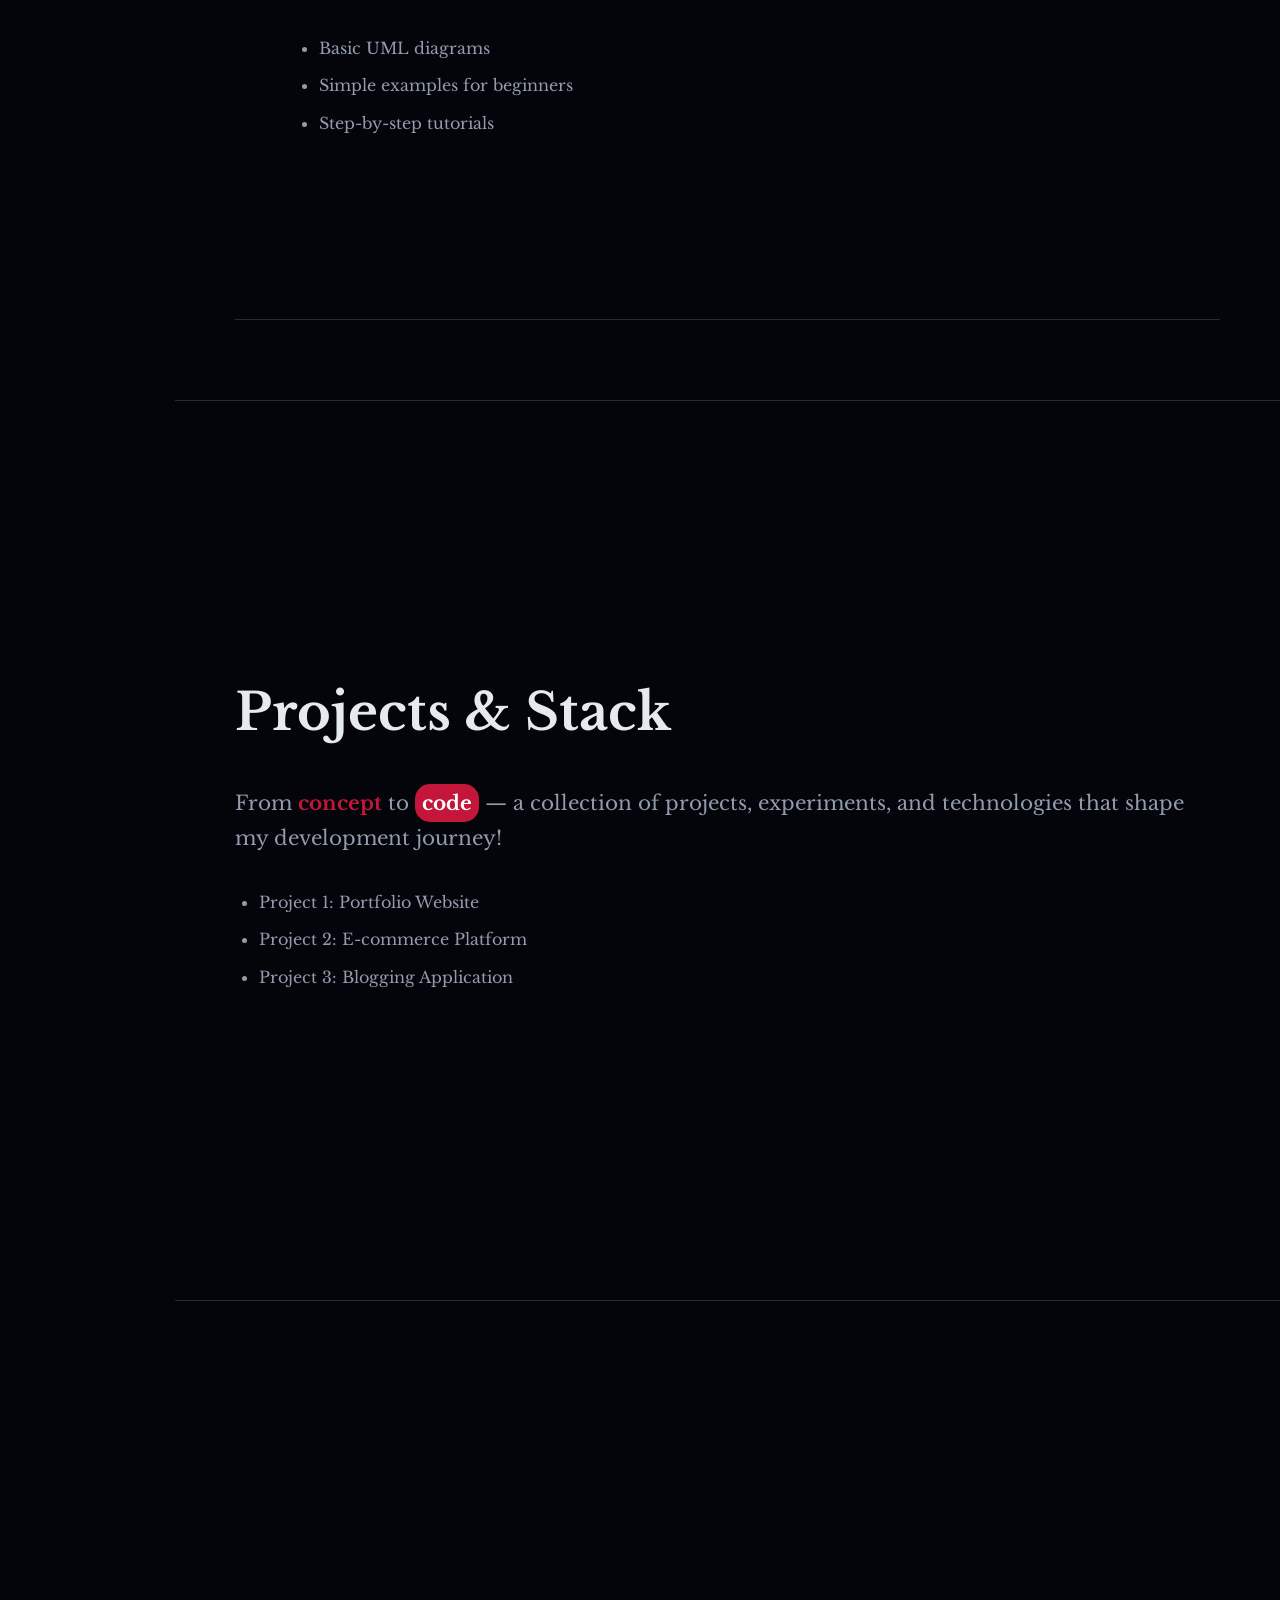
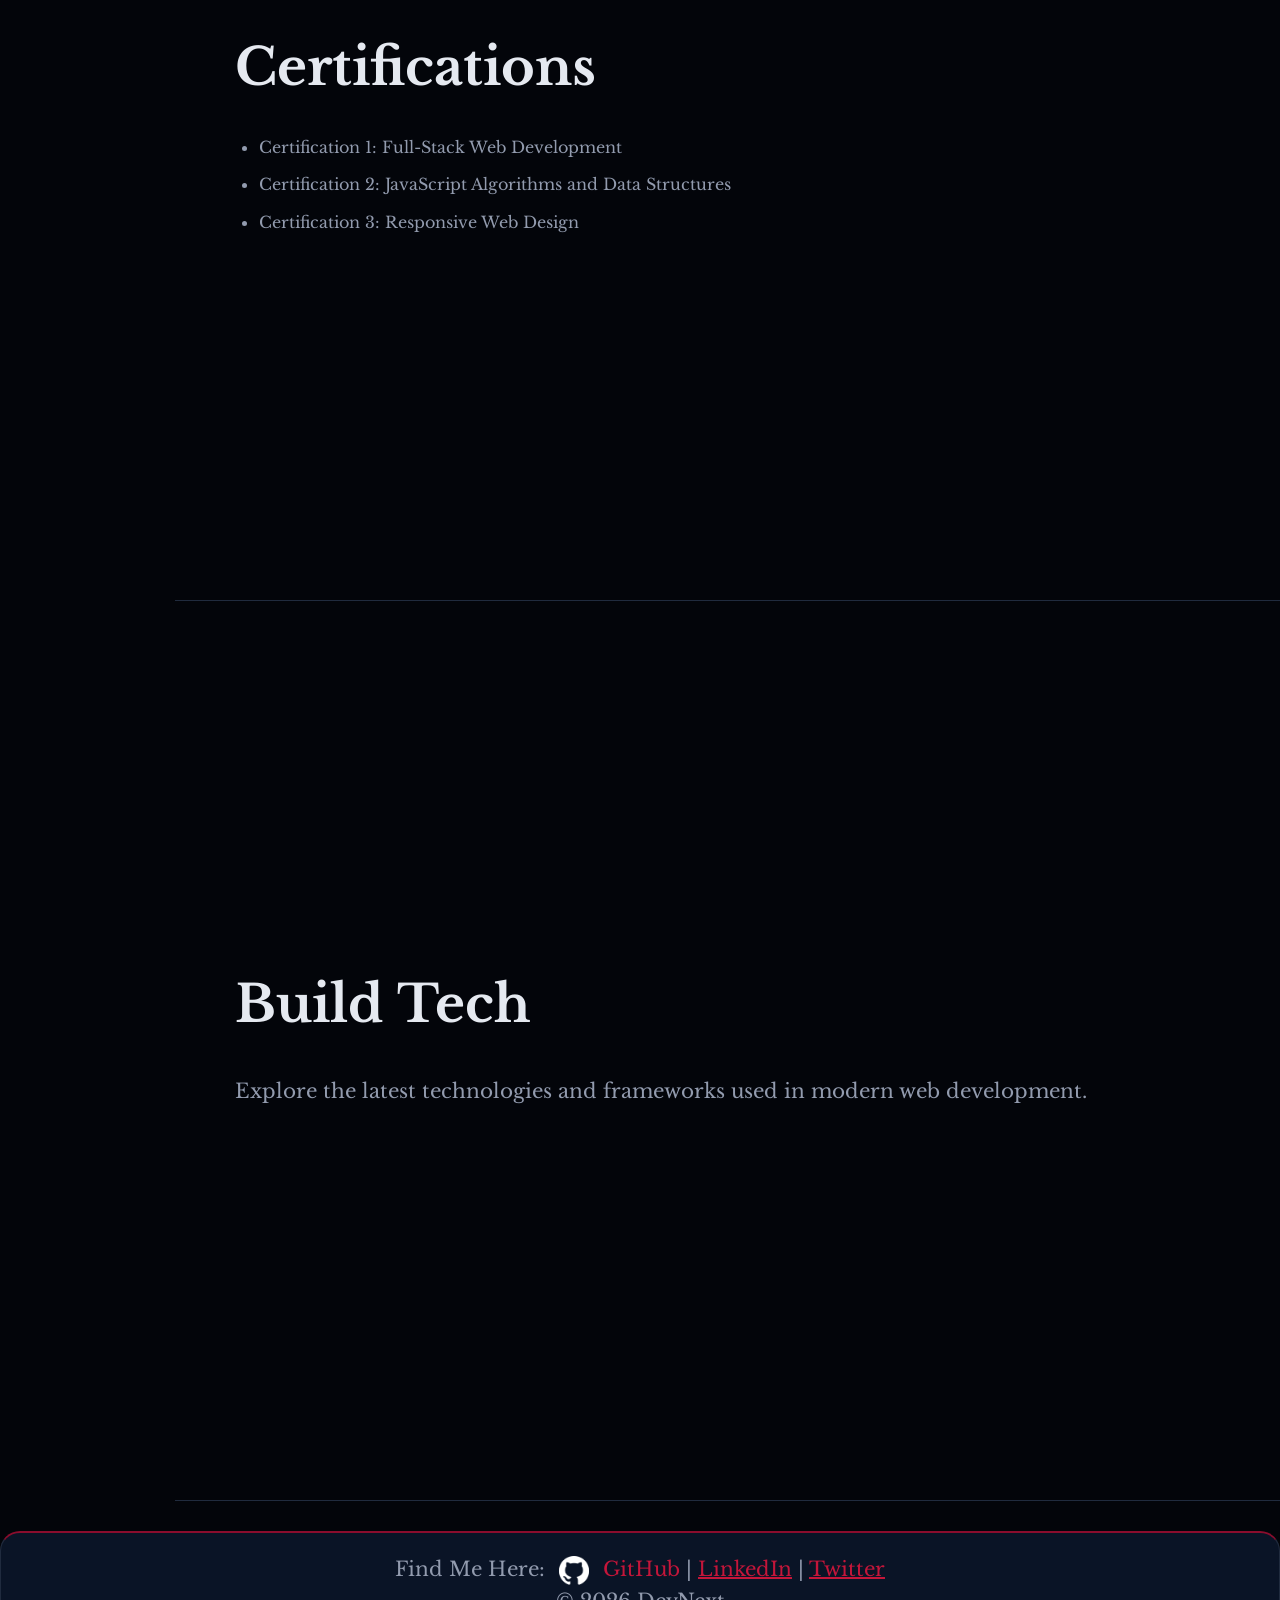
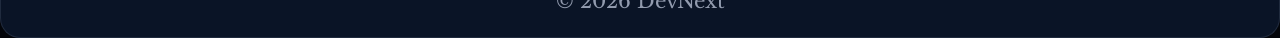
==== commit 14faf5dc: "remodeling html, css, adding dark and light theme button" ====
--- a/index.html
+++ b/index.html
@@ -5,28 +5,32 @@
   <meta charset="UTF-8">
   <title>A Portfolio</title>
   <link rel="stylesheet" href="css/style.css">
-  <link rel="stylesheet" href="https://fonts.googleapis.com/css?family=Trirong">
+  <link href="https://fonts.googleapis.com/css2?family=Libre+Baskerville:wght@400;700&display=swap" rel="stylesheet">
 
 </head>
 
 <!-- body start here -->
 
-<body class="home" style="font-family: 'Trirong', serif;">
+<body class="home">
 
   <!-- Header with responsive navigation -->
   <header>
     <aside class="sidebar">
-      <a href="#home" class="logo">TA <span></span></a>
-      <nav class="navigation">
-        <li><a href="index.html">Home</a></li>
-        <li><a href="about.html">About</a></li>
-        <li><a href="projects.html">Projects and Stack</a></li>
-        <li><a class="build-tech" href="buildTech.html">Build Tech<span>↗</span></a></li>
+      <a href="#home" class="logo dropdown-toggle" id="menu-toggle">TA <span class="dot"></span></a>
+
+      <nav class="navigation dropdown-menu" id="dropdown-nav">
+        <a href="#home" class="nav-pill active">Home</a>
+        <a href="#about" class="nav-pill">About</a>
+        <a href="#projects" class="nav-pill">Stack & Projects</a>
+        <a href="#certifications" class="nav-pill">Certifications</a>
+        <a href="#buildTech" class="nav-pill">Build Tech<span>↗</span></a>
       </nav>
     </aside>
 
-    <aside class="dark-mode-toggle">
-      <button id="dark-mode-toggle" aria-label="Toggle dark mode">🌙</button>
+    <!-- Dark mode toggle button -->
+
+    <aside class="theme-toggle">
+      <button id="theme-toggle" type="button" aria-label="Switch to light mode" title="Switch to light mode">☼</button>
     </aside>
 
   </header>
@@ -35,22 +39,34 @@
   <!-- strcture: div => section -->
   <main>
     <div class="container">
-      <section>
+      <section class="intro" id="home">
         <!-- Main content area -->
         <div class="main-content">
           <section class="intro">
-            <h1>A Great Programmer Once Typed:</h1>
+            <h1>A Great <span class="highlight">Programmer</span> Once Typed:</h1>
 
             <div class="visual-box">
               <p id="typing-text"></p>
             </div>
 
-            <p> I code the Vision </p>
+            <p> I bring ideas to life through code, creativity, and problem-solving,
+              building digital experiences from concept to completion :) </p>
           </section>
         </div>
 
-        <section class="about">
+        <section class="about" id="about">
           <h2>About Me</h2>
+          <h4><span class="highlight">More Than Just Code!</span> Building <span class="highlight">Beyond</span> the
+            Interface</h4>
+          <p>
+            I'm a full-stack developer who enjoys bringing digital ideas to life, from crafting intuitive, responsive
+            user interfaces to developing the backend logic that powers them. Through hands-on bootcamp training and
+            project-based learning, I've been building my skills across both frontend and backend development.
+
+            I enjoy connecting design with functionality, solving problems, and creating cohesive digital experiences
+            where every component works together. For me, great development is about more than making things work — it's
+            about making them work well
+          </p>
           <ul>
             <li>Basic UML diagrams</li>
             <li>Simple examples for beginners</li>
@@ -60,32 +76,50 @@
     </div>
 
     <div class="container">
-      <section class="projects">
-        <h2>Projects and Stack</h2>
+      <section class="projects" id="projects">
+        <h2>Projects & Stack</h2>
+        <p>From <span class="highlight">concept</span> to <span class="square">code</span> — a collection of projects,
+          experiments, and technologies that shape my development journey!</p>
         <ul>
           <li>Project 1: Portfolio Website</li>
+
           <li>Project 2: E-commerce Platform</li>
           <li>Project 3: Blogging Application</li>
         </ul>
       </section>
     </div>
 
+
     <div class="container">
-      <section class="build-tech">
-        <h2>Build Tech</h2>
-        <p>Explore the latest technologies and frameworks used in modern web development.</p>
+      <section class="certifications" id="certifications">
+        <h2>Certifications</h2>
+        <ul>
+          <li>Certification 1: Full-Stack Web Development</li>
+          <li>Certification 2: JavaScript Algorithms and Data Structures</li>
+          <li>Certification 3: Responsive Web Design</li>
+        </ul>
       </section>
+
+      <div class="container">
+        <section class="buildTtech" id="buildTech">
+          <h2>Build Tech</h2>
+          <p>Explore the latest technologies and frameworks used in modern web development.</p>
+        </section>
 
   </main>
 
   <footer>
     <section class="footer-content">
       <div>
-        <p>Find Me Here: <a href="" target="_blank"><img src="icon/github-icon-white.png" alt="GitHub"
-              style="width: 20px; vertical-align: middle;"> GitHub </a> | <a href="" target="_blank">LinkedIn</a> | <a
-            href="" target="_blank">Twitter</a> </p>
+        <p class="footer-text">
+          Find Me Here:
+          <a href="" target="_blank">
+            <img src="icon/github-icon-white.png" alt="GitHub" class="github-icon"></a>
+          <a>GitHub</a> | <a href="" target="_blank">LinkedIn</a> | <a href="" target="_blank">Twitter</a>
+        </p>
       </div>
     </section>
+
     <section>
       <div>
         <p>&copy; 2026 DevNext</p>
--- a/css/style.css
+++ b/css/style.css
@@ -3,6 +3,8 @@
    ======================== */
 
 :root {
+  color-scheme: dark;
+
   --black: #03050A;
   --navy: #0A1426;
   --navy-light: #111D33;
@@ -11,7 +13,42 @@
   --text-primary: #E5E9F0;
   --text-muted: #929BAE;
   --border: #202B3E;
-}
+
+  --grid-color: #111D33;
+}
+
+/* Dark and light theme */
+
+:root.theme-dark {
+  color-scheme: dark;
+
+  --black: #03050A;
+  --navy: #0A1426;
+  --navy-light: #111D33;
+  --crimson: #8B0D2D;
+  --crimson-bright: #C4163A;
+  --text-primary: #E5E9F0;
+  --text-muted: #929BAE;
+  --border: #202B3E;
+
+  --grid-color: #111D33;
+}
+
+:root.theme-light {
+  color-scheme: light;
+
+  --black: #F3E7E3;
+  --navy: #E8D2CC;
+  --navy-light: #DDBBB2;
+  --crimson: #914638;
+  --crimson-bright: #A65345;
+  --text-primary: #382521;
+  --text-muted: #765B55;
+  --border: #D5B6AD;
+
+  --grid-color: #E5CEC7;
+}
+
 
 /* Global transitions */
 * {
@@ -24,11 +61,15 @@
 }
 
 body {
-  font-family: Arial, sans-serif;
+  font-family: 'Libre Baskerville', serif;
   background-color: var(--black);
+
   background-image:
-    linear-gradient(to right, #111D33 1px, transparent 1px),
-    linear-gradient(to bottom, #111D33 1px, transparent 1px);
+    linear-gradient(to right, var(--grid-color) 1px,
+      transparent 1px),
+    linear-gradient(to bottom, var(--grid-color) 1px,
+      transparent 1px);
+
   background-size: 120px 120px;
   background-position: 0 0;
   background-attachment: fixed;
@@ -41,7 +82,15 @@
 
 /* Smooth transitions on interactive elements */
 a,
-button,
+button {
+  transition:
+    color 0.2s ease,
+    background-color 0.2s ease,
+    border-color 0.2s ease,
+    transform 0.2s ease,
+    box-shadow 0.2s ease;
+}
+
 .project,
 .nav-link,
 .logo {
@@ -65,14 +114,13 @@
 
 header h1 {
   margin: 0;
-  font-size: 2.5em;
+  font-size: 1.5em;
   color: var(--text-primary);
 }
 
 /* Legacy header navigation */
 header nav {
   background-color: var(--navy);
-  border: 1px solid var(--border);
   border-radius: 20px;
   padding: 10px;
 }
@@ -111,33 +159,62 @@
 
 .sidebar {
   position: fixed;
-  top: 0;
-  left: 0;
-  width: 175px;
+  top: 20px;
+  left: 20px;
+  width: 250px;
   height: 100vh;
   padding: 22px 18px;
-  box-sizing: border-box;
   z-index: 1000;
-  background-color: var(--black);
-  border-right: 1px solid rgba(32, 43, 62, 0.35);
+}
+
+/* ========================
+   Collapsible Dropdown Menu
+   ======================== */
+
+/* Hide the navigation links by default */
+.sidebar .navigation {
+  display: none;
+  flex-direction: column;
+  align-items: flex-start;
+  gap: 25px;
+  margin-top: 15px;
+}
+
+/* Show navigation when the toggle class is active */
+.sidebar .navigation.show {
+  display: flex;
+}
+
+.sidebar:hover .navigation {
+  display: flex;
 }
 
 /* Circular logo */
 .logo {
+  display: flex;
+  align-items: center;
   width: 78px;
-  height: 78px;
+  height: 70px;
   border: 1px solid var(--border);
   border-radius: 50%;
   display: flex;
   align-items: center;
   justify-content: center;
-  gap: 8px;
-  background-color: var(--navy);
-  color: var(--text-primary);
-  font-size: 28px;
+  gap: 5px;
+  background-color: var(--navy);
+  color: var(--text-primary);
+  font-size: 20px;
   font-weight: bold;
   text-decoration: none;
   margin-bottom: 20px;
+  cursor: pointer;
+}
+
+.logo .dot {
+  width: 9px;
+  height: 9px;
+  background-color: var(--crimson-bright);
+  border-radius: 50%;
 }
 
 .logo:hover {
@@ -238,6 +315,7 @@
   color: var(--crimson-bright);
 }
 
+/*
 .build-tech {
   border-radius: 10px;
   color: var(--text-primary);
@@ -248,8 +326,25 @@
 }
 
 .build-tech:hover {
-  background-color: var(--crimson);
+  background-color: color-mix(in srgb, var(--crimson) 60%, transparent);
   color: #FFFFFF !important;
+}
+*/
+
+.highlight {
+  color: var(--crimson-bright);
+  font-weight: bold;
+}
+
+.square {
+  background-color: var(--crimson-bright);
+  color: #FFFFFF;
+  border-radius: 15px;
+  padding: 3px 7px;
+  font-weight: bold;
+  display: inline-block;
+  text-decoration-color: var(--crimson-bright);
+  text-decoration-thickness: 2px;
 }
 
 /* ========================
@@ -323,7 +418,7 @@
 
 p {
   color: var(--text-muted);
-  font-size: 18px;
+  font-size: 20px;
 }
 
 a {
@@ -375,7 +470,7 @@
    Aside
    ======================== */
 
-aside:not(.sidebar) {
+aside:not(.sidebar):not(.theme-toggle) {
   background-color: var(--navy);
   border: 1px solid var(--border);
   border-left: 4px solid var(--crimson);
@@ -418,7 +513,7 @@
    ======================== */
 
 .visual-box {
-  width: 250px;
+  width: 350px;
   min-height: 50px;
   background-color: var(--navy);
   border: 1px solid var(--border);
@@ -427,6 +522,10 @@
   display: flex;
   justify-content: center;
   align-items: center;
+}
+
+.visual-box+p {
+  margin-top: 40px;
 }
 
 #typing-text {
@@ -458,7 +557,7 @@
   text-align: center;
   border: 1px solid var(--border);
   border-top: 2px solid var(--crimson);
-  border-radius: 12px;
+  border-radius: 20px;
   padding: 20px;
   margin-top: 30px;
 }
@@ -570,4 +669,74 @@
     animation-iteration-count: 1 !important;
     transition-duration: 0.01ms !important;
   }
+}
+
+
+/* ========================
+   Theme Toggle Button
+   ======================== */
+
+.theme-toggle {
+  position: fixed;
+  top: 57px;
+  right: 80px;
+  z-index: 1100;
+}
+
+#theme-toggle {
+  display: flex;
+  align-items: center;
+  justify-content: center;
+  width: 46px;
+  height: 46px;
+  border: 2px solid var(--border);
+  border-radius: 50%;
+  background-color: var(--navy);
+  color: var(--text-primary);
+  font-size: 20px;
+  cursor: pointer;
+  transition:
+    background-color 0.2s ease,
+    border-color 0.2s ease,
+    transform 0.2s ease;
+}
+
+#theme-toggle:hover {
+  background-color: var(--navy-light);
+  border-color: var(--crimson-bright);
+  transform: rotate(12deg);
+}
+
+#theme-toggle:focus-visible {
+  outline: 2px solid var(--crimson-bright);
+  outline-offset: 4px;
+}
+
+/* Mobile positioning */
+@media (max-width: 600px) {
+  .theme-toggle {
+    top: 12px;
+    right: 14px;
+  }
+
+  #theme-toggle {
+    width: 40px;
+    height: 40px;
+    font-size: 18px;
+  }
+}
+
+#footer-text {
+  font-size: 9px;
+  color: var(--text-muted);
+}
+
+/* ========================
+   GitHub Icon
+   ======================== */
+.github-icon {
+  width: 30px;
+  vertical-align: middle;
+  margin-left: 8px;
+  margin-right: 8px;
 }
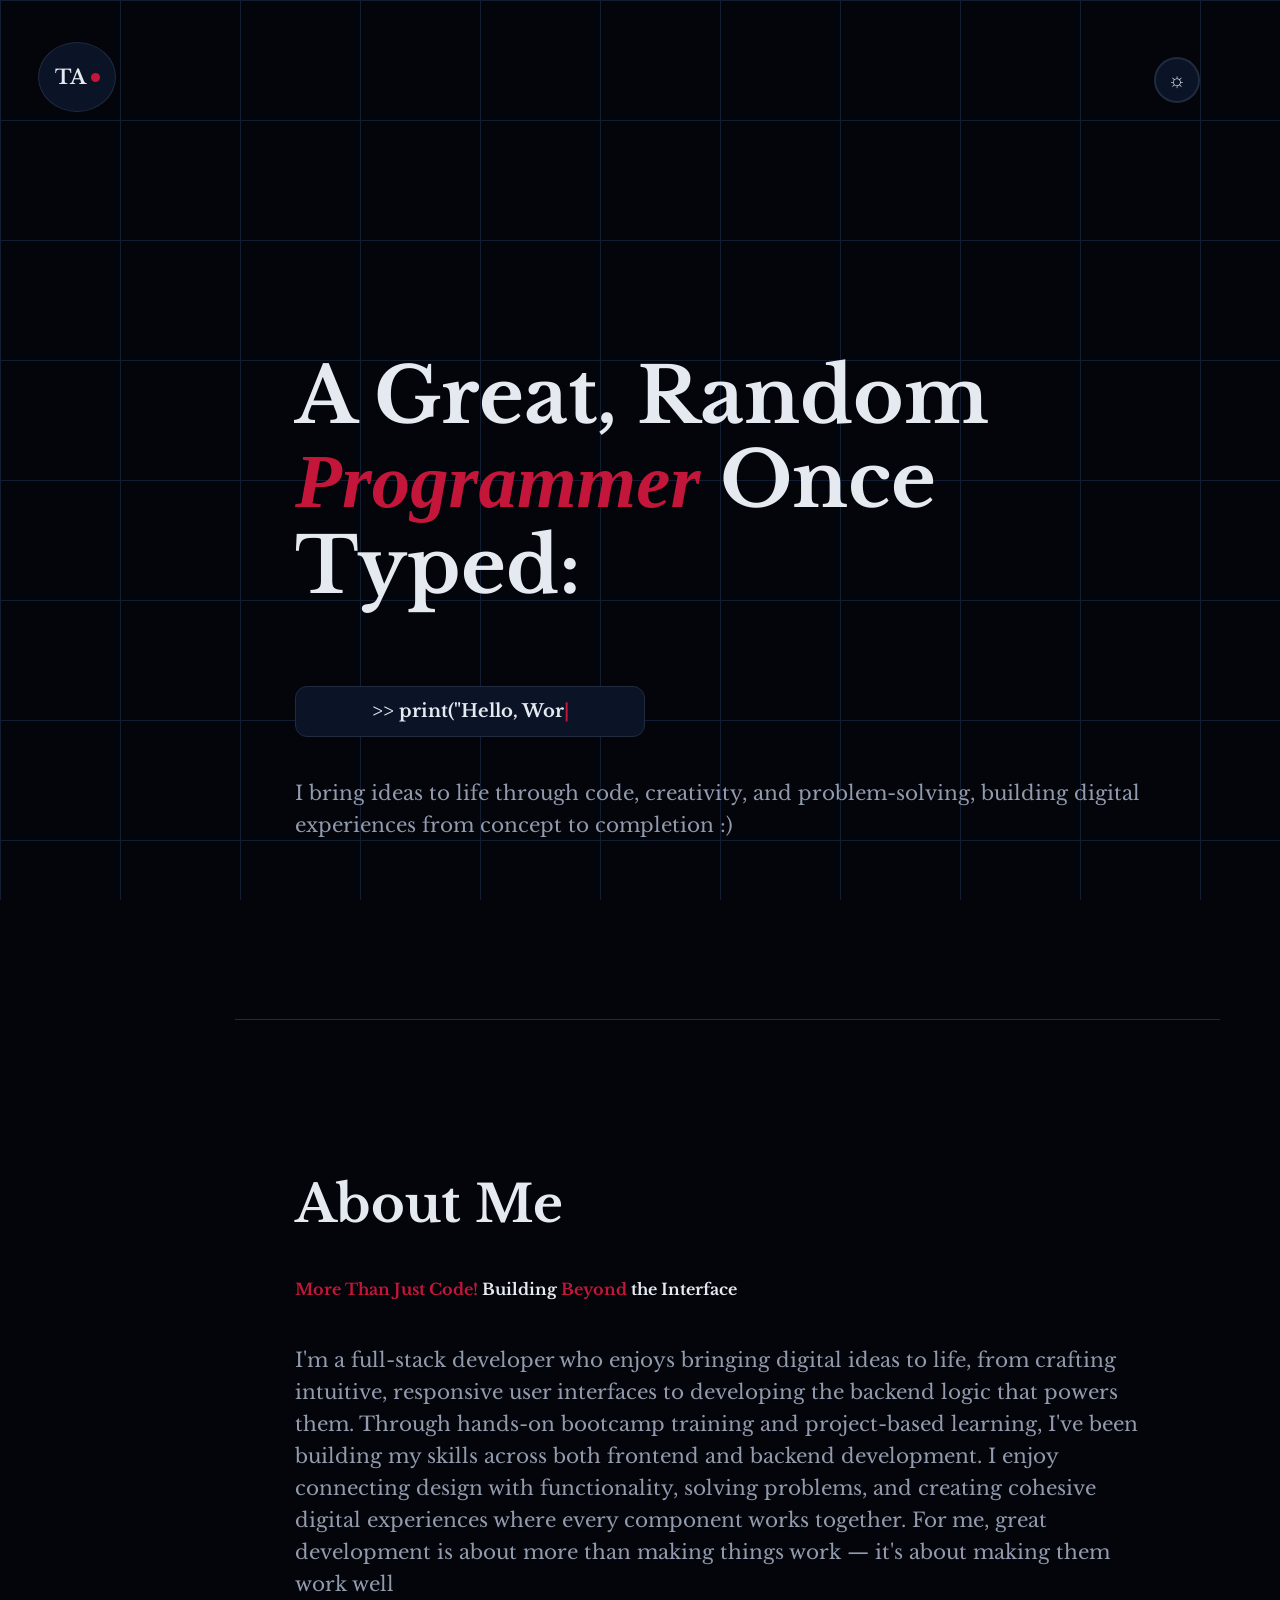
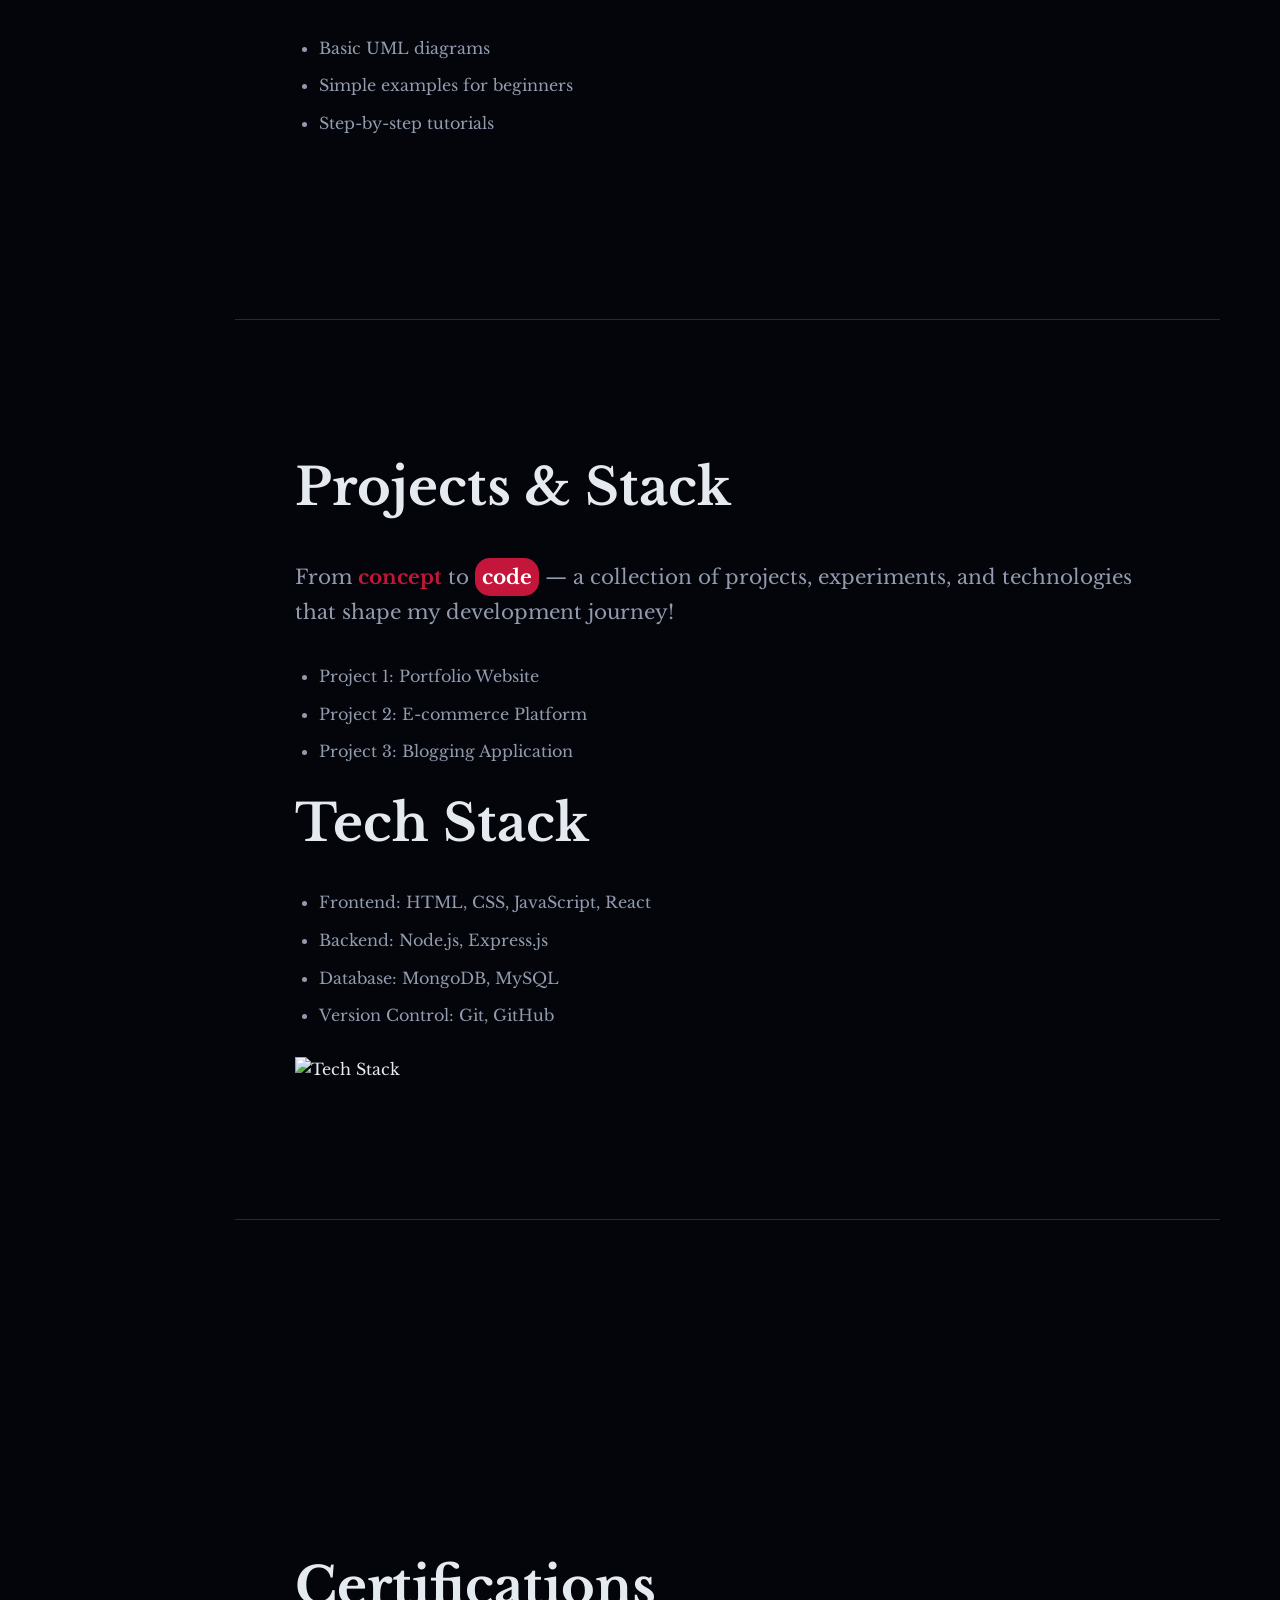
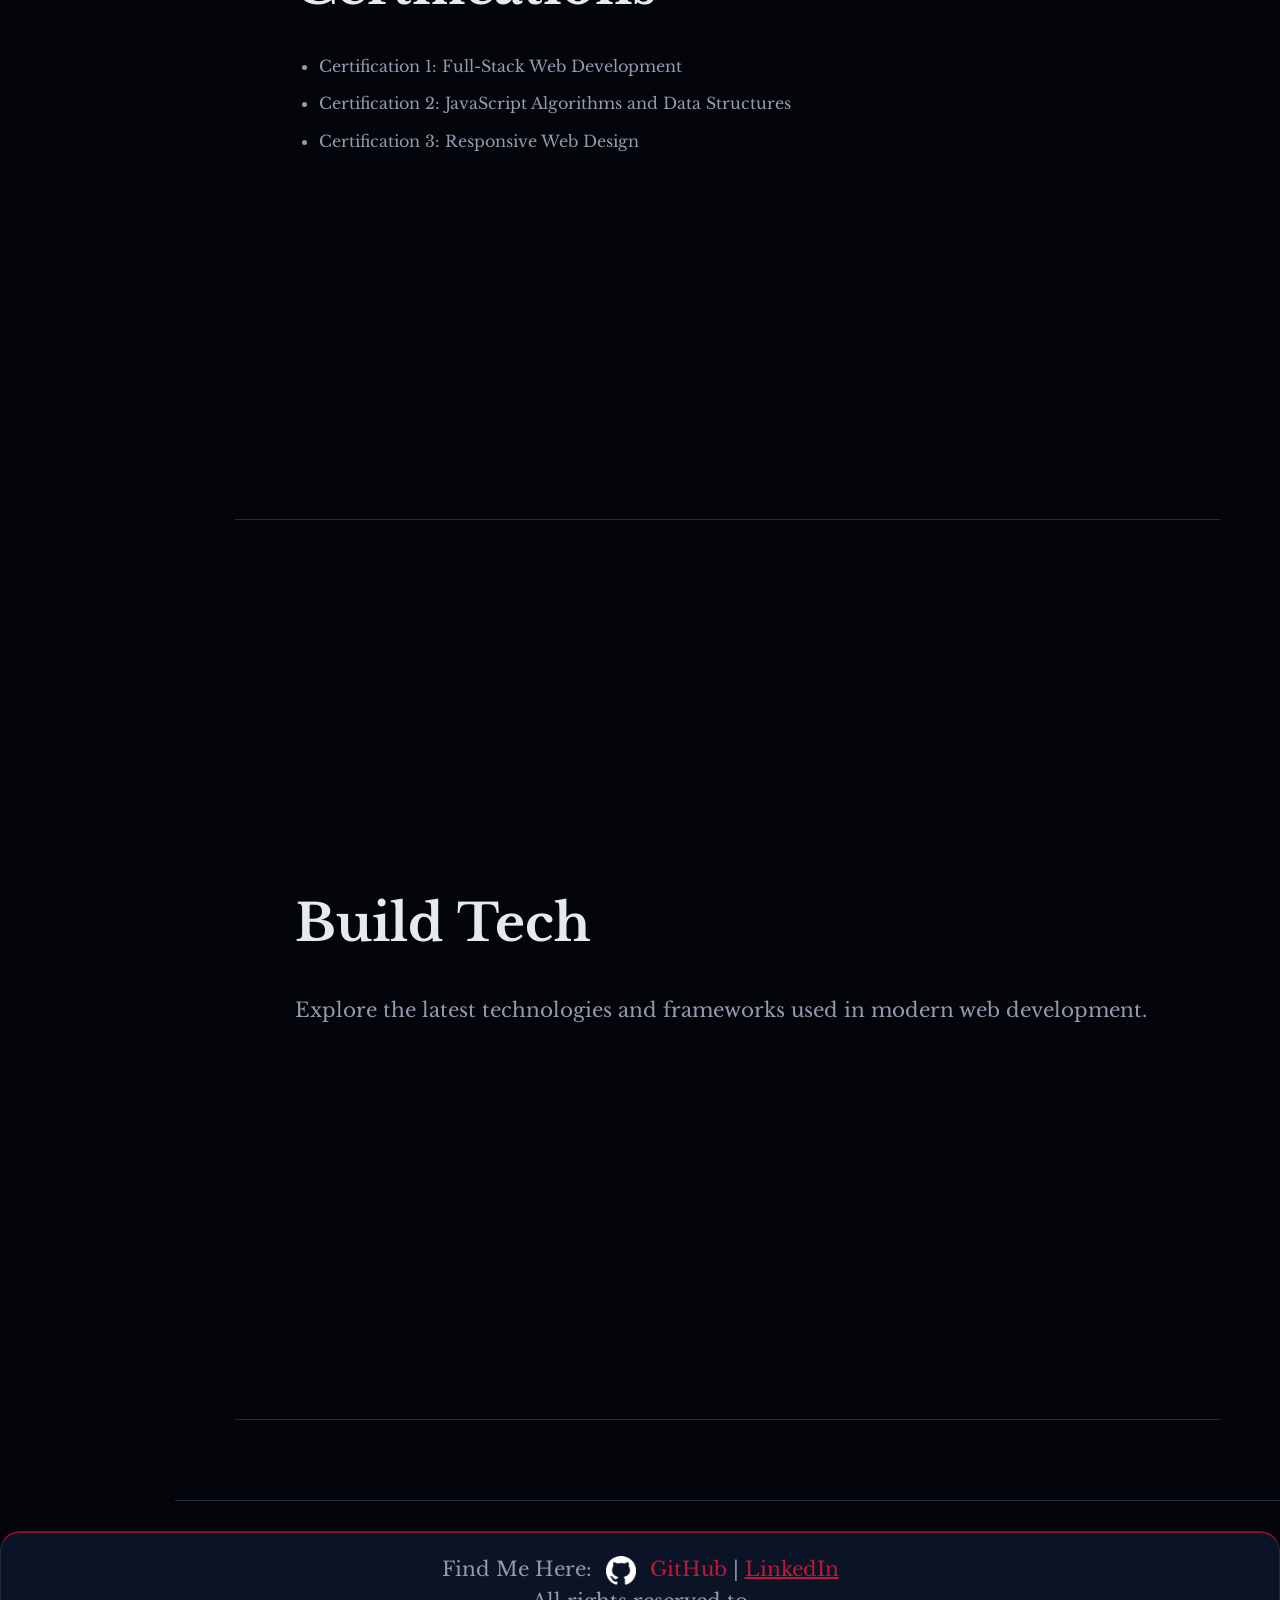
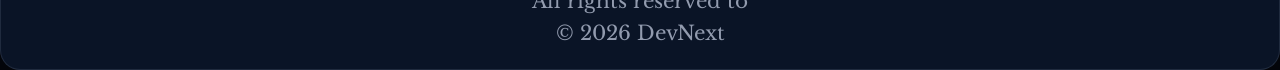
==== commit 440fa526: "tech img" ====
--- a/index.html
+++ b/index.html
@@ -2,8 +2,8 @@
 <html lang="en">
 
 <head>
-  <meta charset="UTF-8">
-  <title>A Portfolio</title>
+  <meta charset="UTF-8" name="viewport" content="width=device-width, initial-scale=1.0">
+  <title>The Portfolio</title>
   <link rel="stylesheet" href="css/style.css">
   <link href="https://fonts.googleapis.com/css2?family=Libre+Baskerville:wght@400;700&display=swap" rel="stylesheet">
 
@@ -43,88 +43,92 @@
         <!-- Main content area -->
         <div class="main-content">
           <section class="intro">
-            <h1>A Great <span class="highlight">Programmer</span> Once Typed:</h1>
-
+            <h1>A Great, Random <span class="highlight"><em>Programmer</em></span> Once Typed:</h1>
             <div class="visual-box">
               <p id="typing-text"></p>
             </div>
-
             <p> I bring ideas to life through code, creativity, and problem-solving,
               building digital experiences from concept to completion :) </p>
           </section>
         </div>
 
-        <section class="about" id="about">
-          <h2>About Me</h2>
-          <h4><span class="highlight">More Than Just Code!</span> Building <span class="highlight">Beyond</span> the
-            Interface</h4>
-          <p>
-            I'm a full-stack developer who enjoys bringing digital ideas to life, from crafting intuitive, responsive
-            user interfaces to developing the backend logic that powers them. Through hands-on bootcamp training and
-            project-based learning, I've been building my skills across both frontend and backend development.
+        <div>
+          <section class="about" id="about">
+            <h2>About Me</h2>
+            <h4><span class="highlight">More Than Just Code!</span> Building <span class="highlight">Beyond</span> the
+              Interface</h4>
+            <p>
+              I'm a full-stack developer who enjoys bringing digital ideas to life, from crafting intuitive, responsive
+              user interfaces to developing the backend logic that powers them. Through hands-on bootcamp training and
+              project-based learning, I've been building my skills across both frontend and backend development.
 
-            I enjoy connecting design with functionality, solving problems, and creating cohesive digital experiences
-            where every component works together. For me, great development is about more than making things work — it's
-            about making them work well
-          </p>
-          <ul>
-            <li>Basic UML diagrams</li>
-            <li>Simple examples for beginners</li>
-            <li>Step-by-step tutorials</li>
-          </ul>
-        </section>
-    </div>
+              I enjoy connecting design with functionality, solving problems, and creating cohesive digital experiences
+              where every component works together. For me, great development is about more than making things work —
+              it's
+              about making them work well
+            </p>
+            <ul>
+              <li>Basic UML diagrams</li>
+              <li>Simple examples for beginners</li>
+              <li>Step-by-step tutorials</li>
+            </ul>
+          </section>
 
-    <div class="container">
-      <section class="projects" id="projects">
-        <h2>Projects & Stack</h2>
-        <p>From <span class="highlight">concept</span> to <span class="square">code</span> — a collection of projects,
-          experiments, and technologies that shape my development journey!</p>
-        <ul>
-          <li>Project 1: Portfolio Website</li>
+          <section class="projects" id="projects">
+            <h2>Projects & Stack</h2>
+            <p>From <span class="highlight">concept</span> to <span class="square">code</span> — a collection of
+              projects,
+              experiments, and technologies that shape my development journey!</p>
+            <ul>
+              <li>Project 1: Portfolio Website</li>
+              <li>Project 2: E-commerce Platform</li>
+              <li>Project 3: Blogging Application</li>
+            </ul>
 
-          <li>Project 2: E-commerce Platform</li>
-          <li>Project 3: Blogging Application</li>
-        </ul>
+            <h2>Tech Stack</h2>
+            <ul>
+              <li>Frontend: HTML, CSS, JavaScript, React</li>
+              <li>Backend: Node.js, Express.js</li>
+              <li>Database: MongoDB, MySQL</li>
+              <li>Version Control: Git, GitHub</li>
+            </ul>
+
+            <img src="images/tech-stack.png" alt="Tech Stack" class="tech-stack-image">
+          </section>
+
+          <section class="certifications" id="certifications">
+            <h2>Certifications</h2>
+            <ul>
+              <li>Certification 1: Full-Stack Web Development</li>
+              <li>Certification 2: JavaScript Algorithms and Data Structures</li>
+              <li>Certification 3: Responsive Web Design</li>
+            </ul>
+          </section>
+
+          <section class="buildTtech" id="buildTech">
+            <h2>Build Tech</h2>
+            <p>Explore the latest technologies and frameworks used in modern web development.</p>
+          </section>
       </section>
     </div>
-
-
-    <div class="container">
-      <section class="certifications" id="certifications">
-        <h2>Certifications</h2>
-        <ul>
-          <li>Certification 1: Full-Stack Web Development</li>
-          <li>Certification 2: JavaScript Algorithms and Data Structures</li>
-          <li>Certification 3: Responsive Web Design</li>
-        </ul>
-      </section>
-
-      <div class="container">
-        <section class="buildTtech" id="buildTech">
-          <h2>Build Tech</h2>
-          <p>Explore the latest technologies and frameworks used in modern web development.</p>
-        </section>
 
   </main>
 
   <footer>
-    <section class="footer-content">
-      <div>
+    <div>
+      <section class="footer-content">
         <p class="footer-text">
           Find Me Here:
           <a href="" target="_blank">
             <img src="icon/github-icon-white.png" alt="GitHub" class="github-icon"></a>
-          <a>GitHub</a> | <a href="" target="_blank">LinkedIn</a> | <a href="" target="_blank">Twitter</a>
+          <a>GitHub</a> | <a href="" target="_blank">LinkedIn</a>
         </p>
-      </div>
-    </section>
-
-    <section>
-      <div>
+      </section>
+      <section>
+        <p>All rights reserved to</p>
         <p>&copy; 2026 DevNext</p>
-      </div>
-    </section>
+      </section>
+    </div>
   </footer>
 
   <!-- Link to JavaScript file -->
